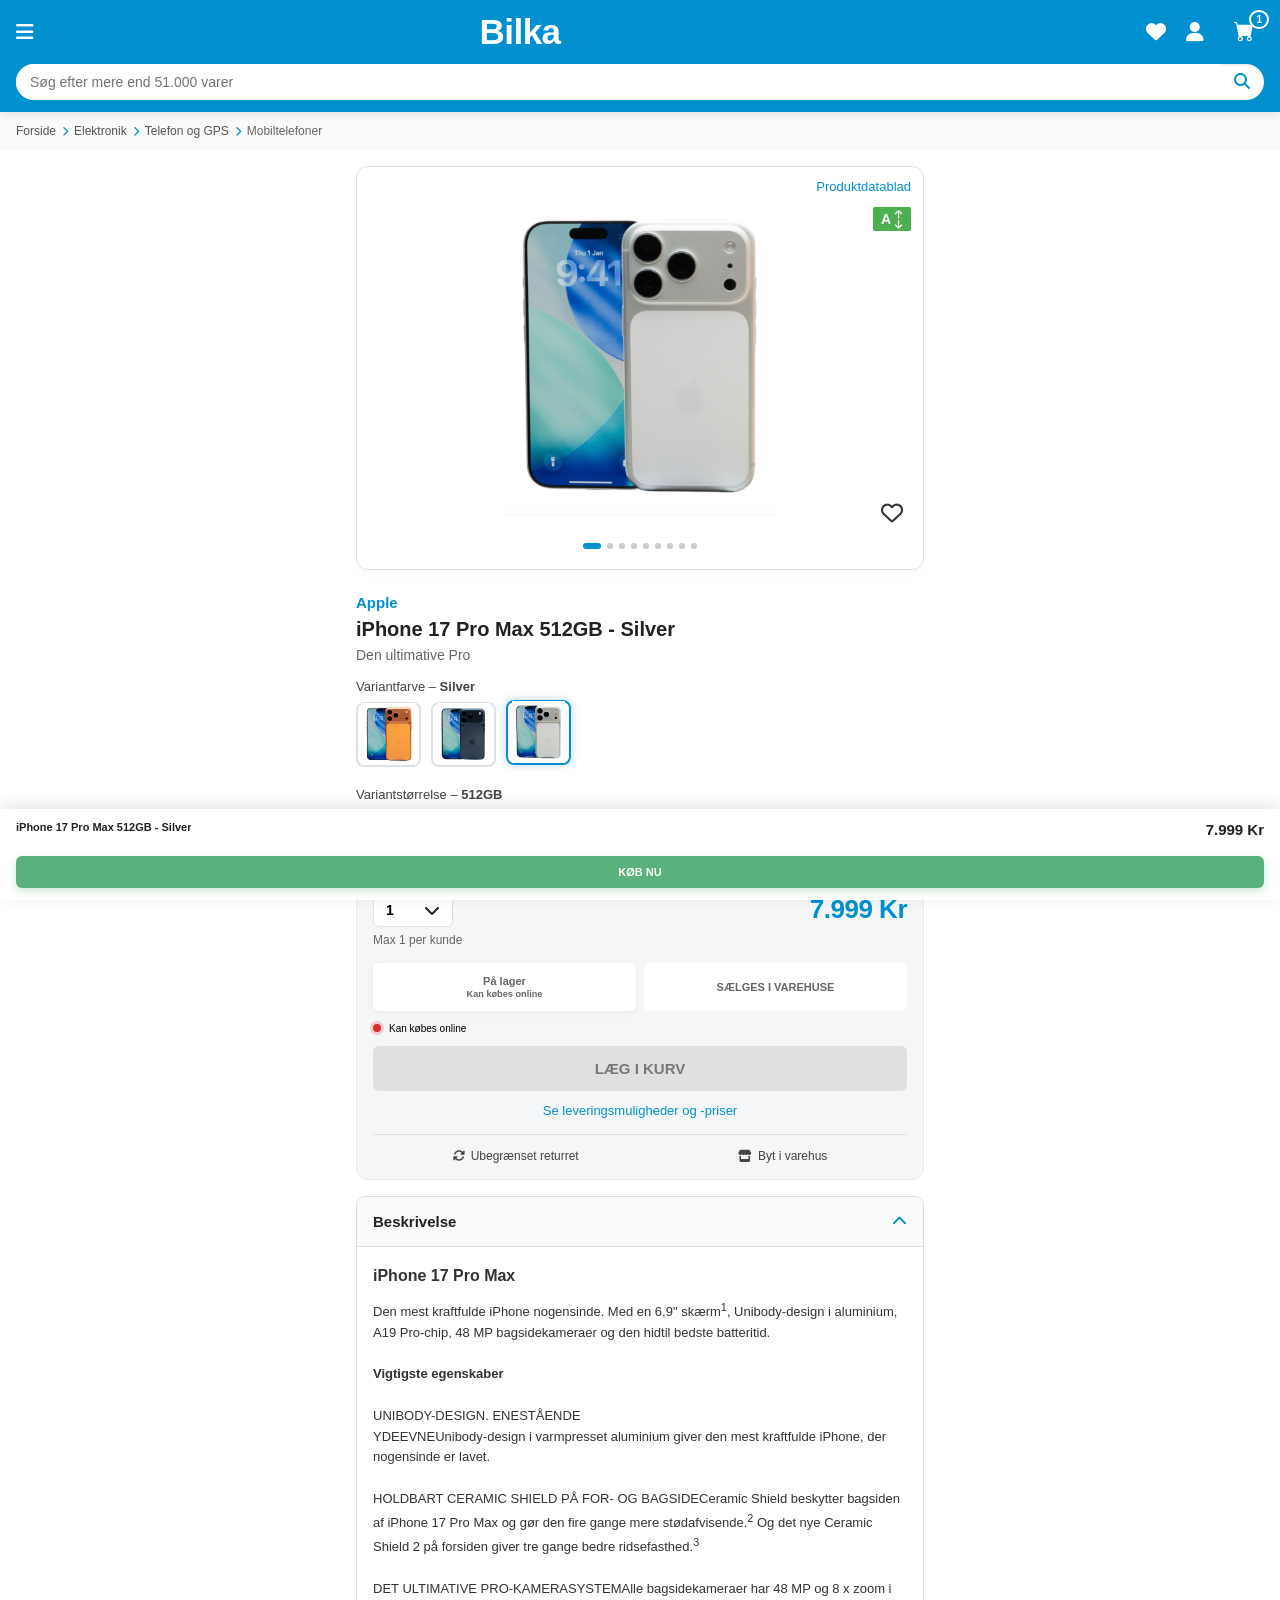
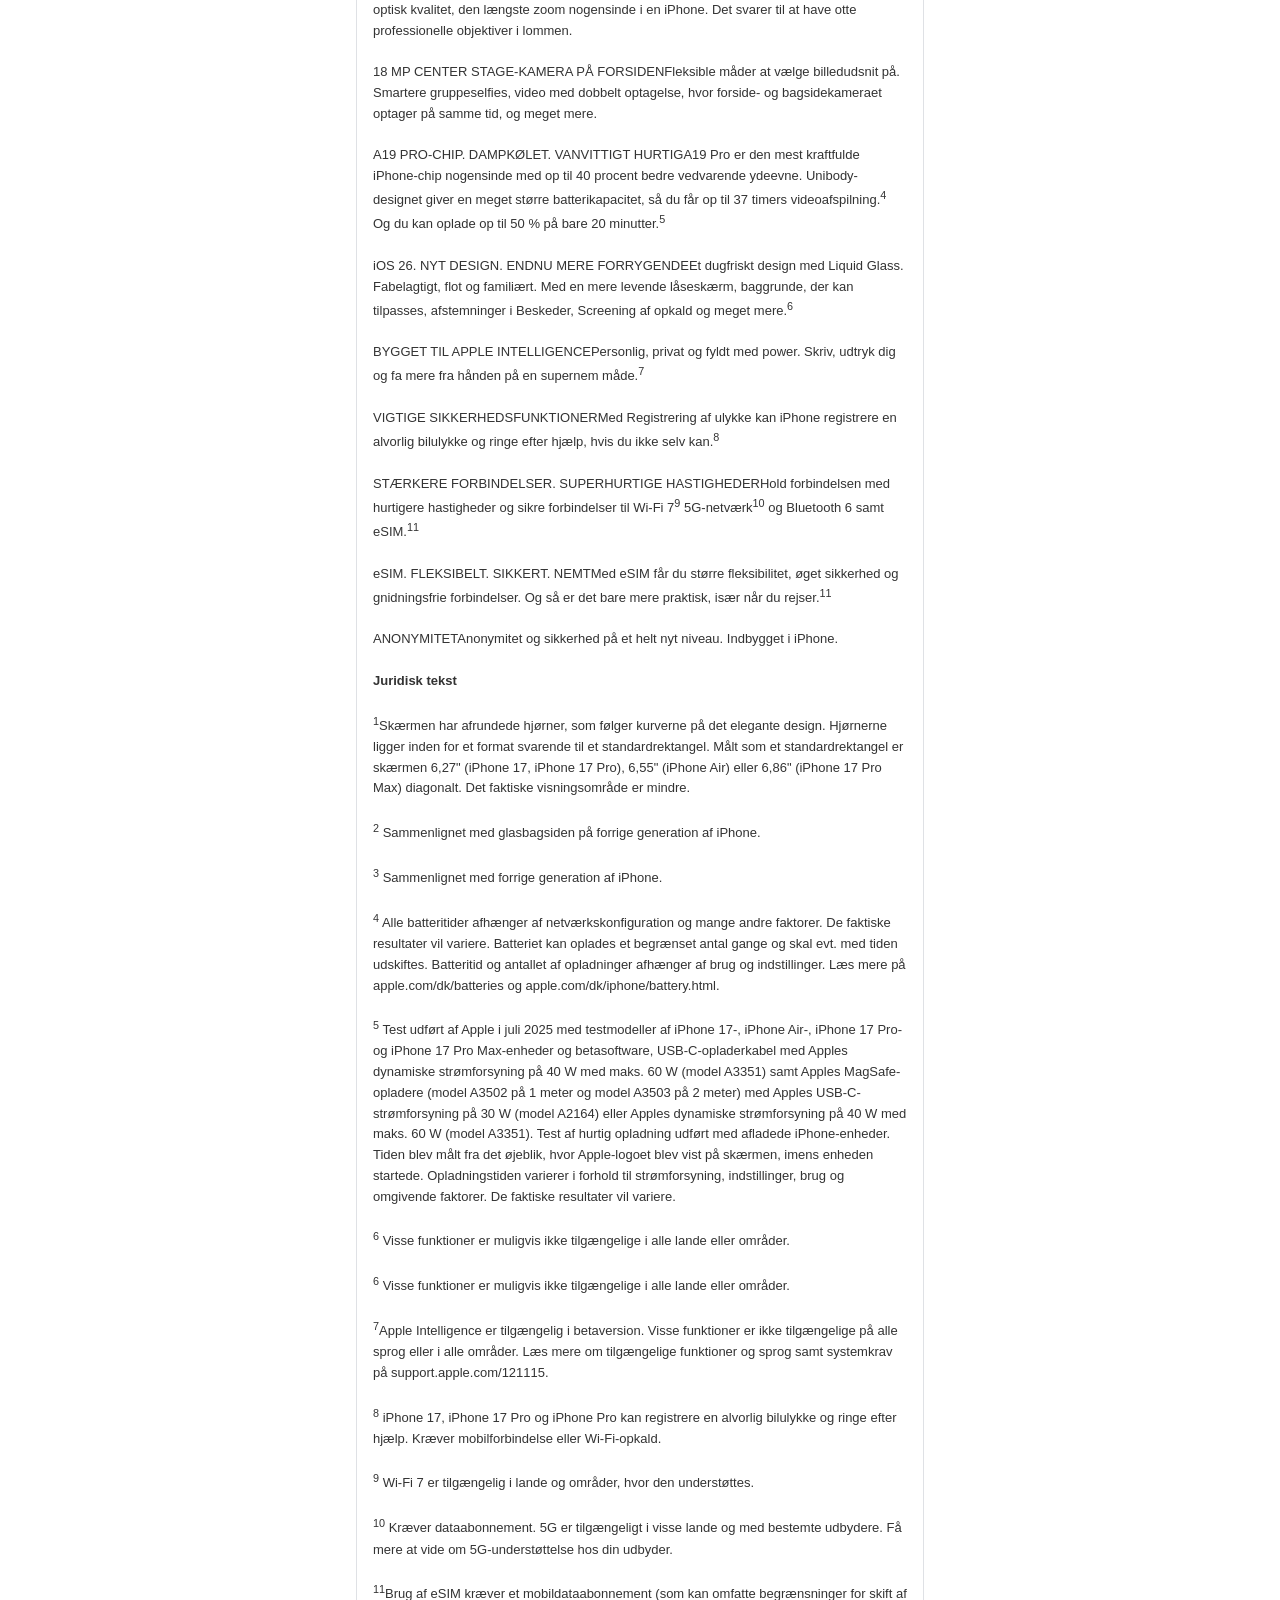
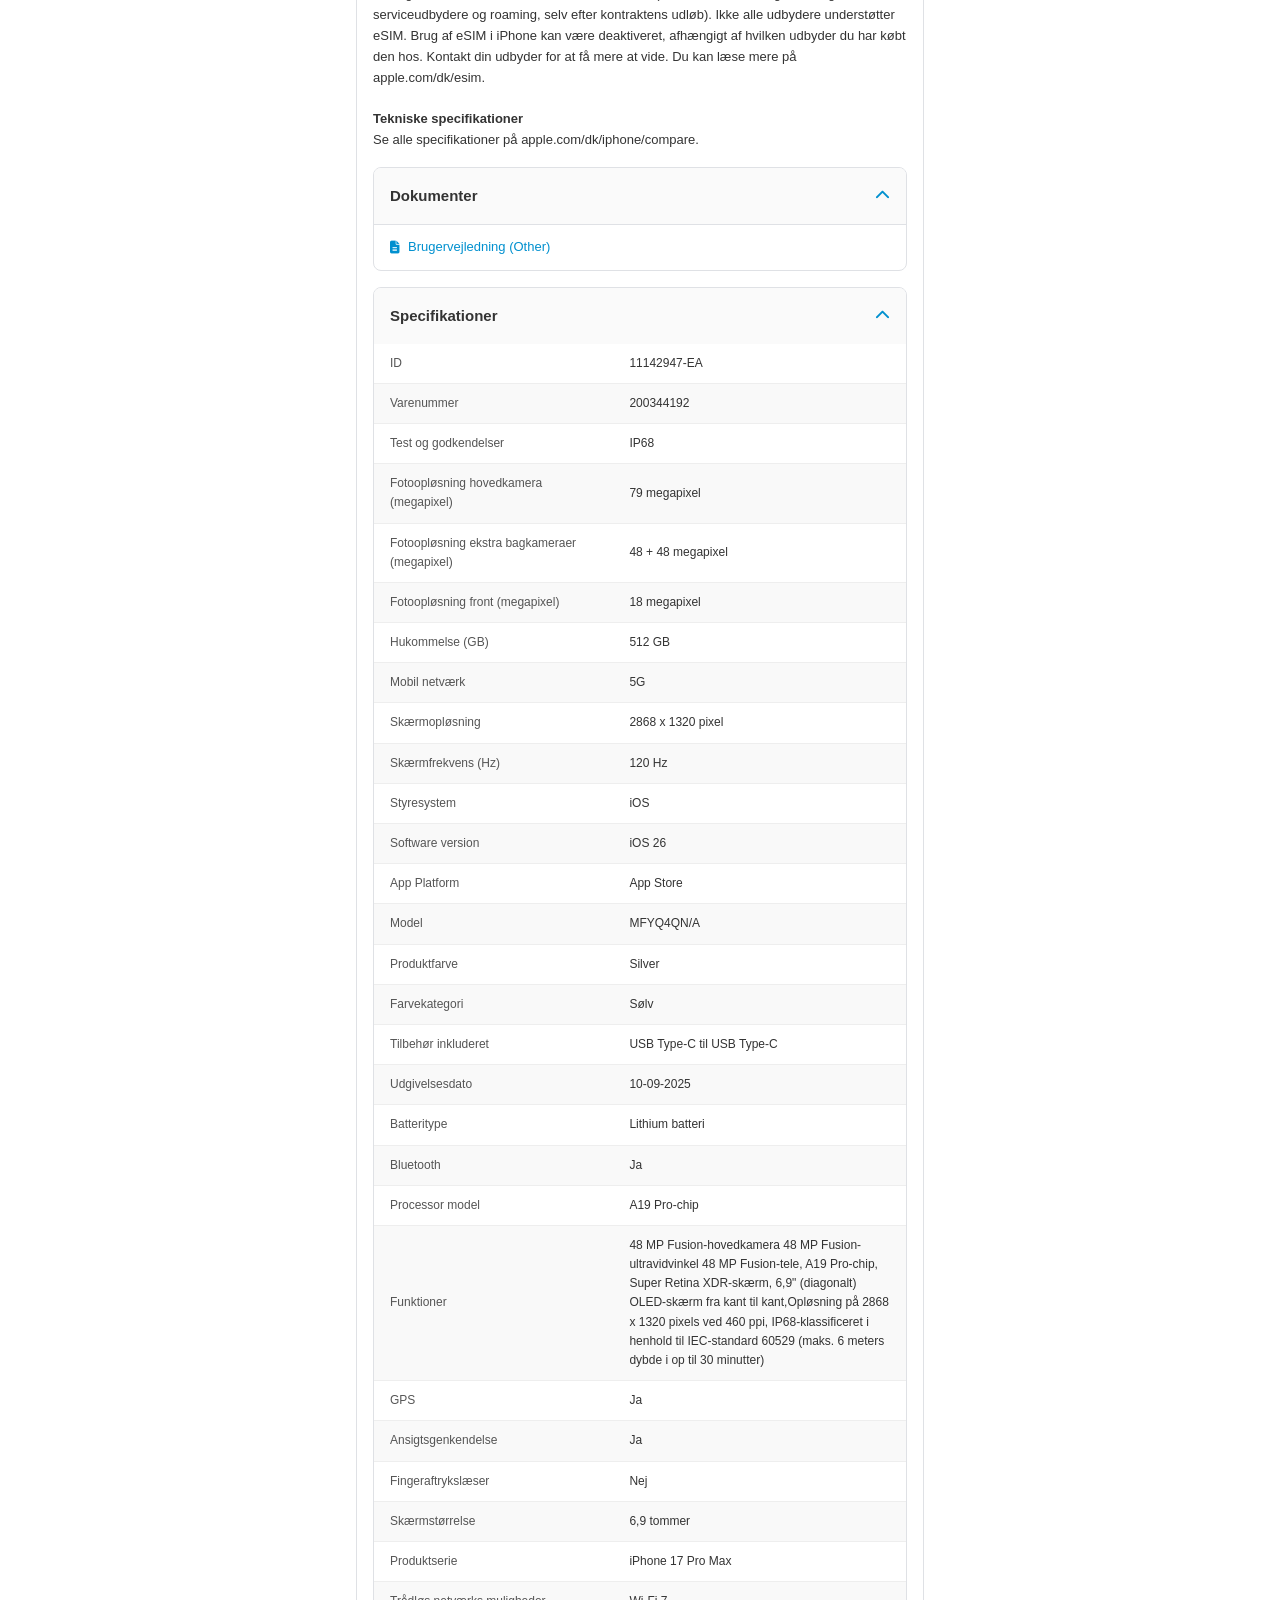
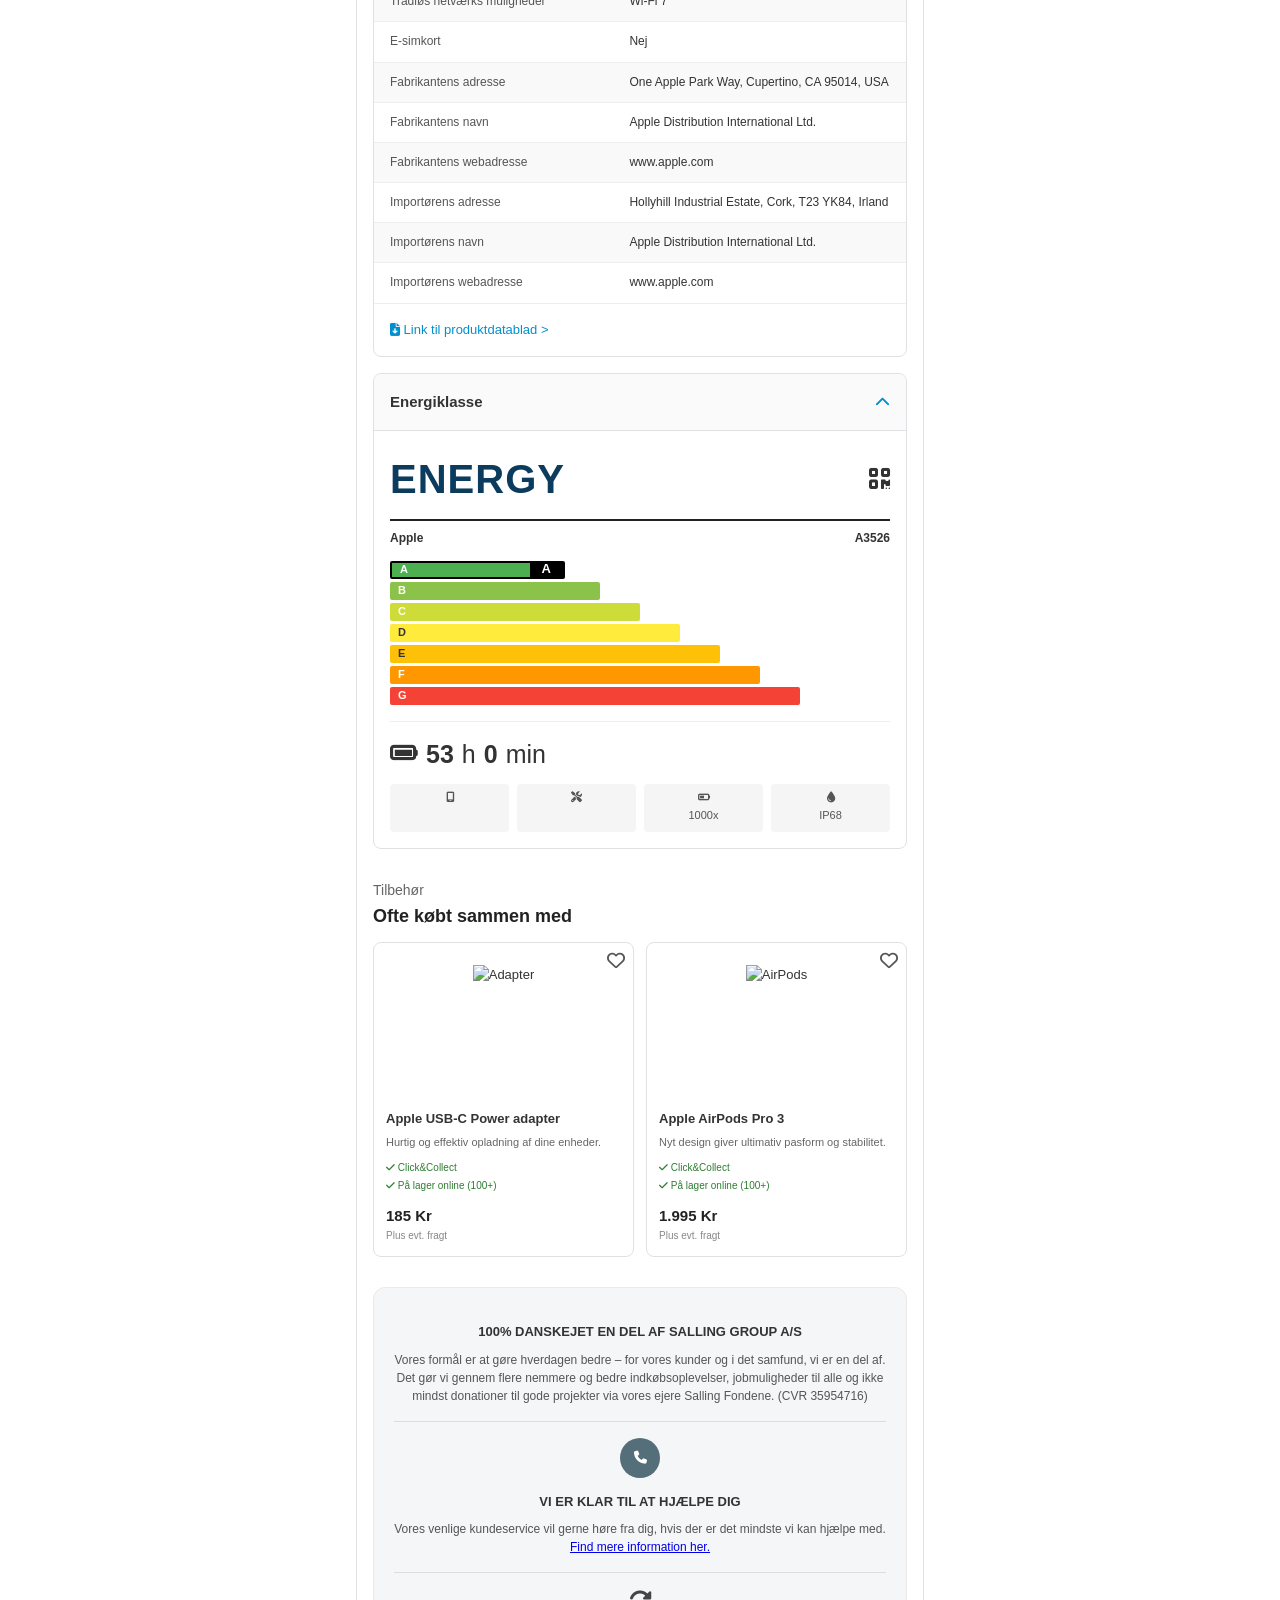
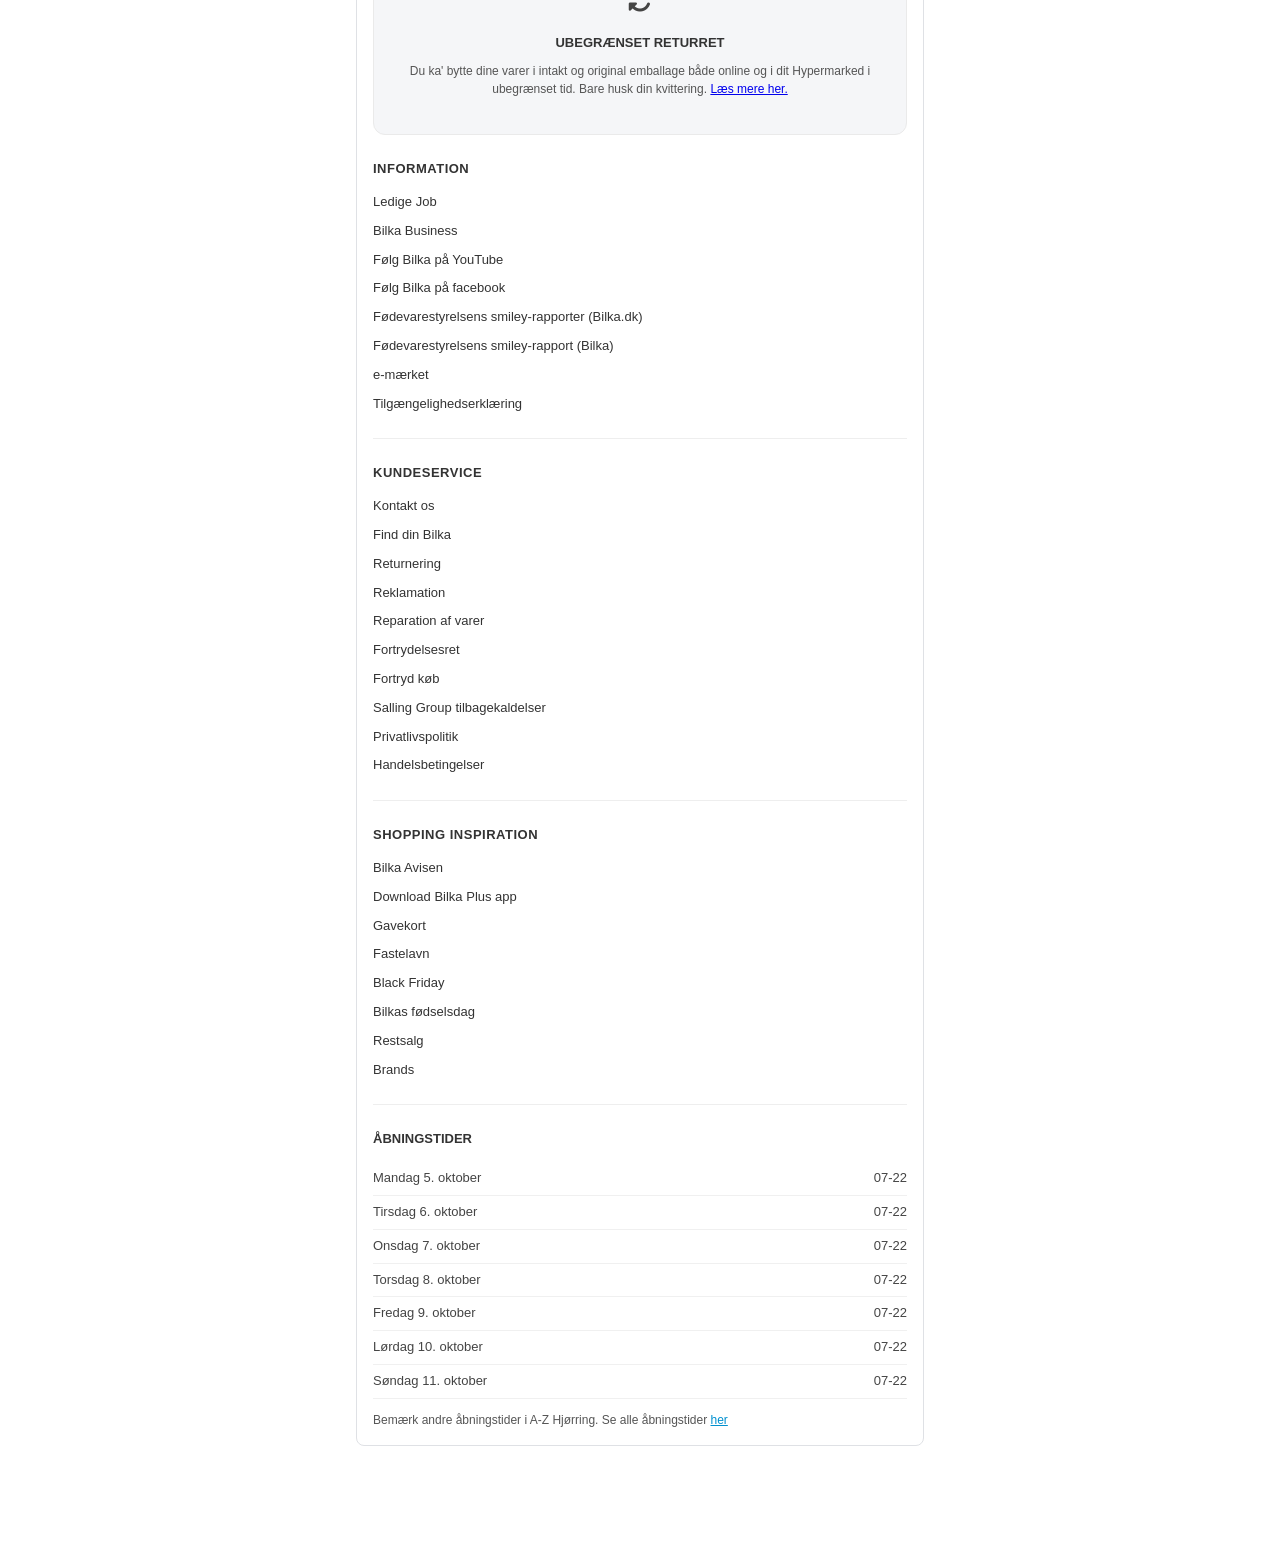
==== index.html @ a2174865 "Add files via upload" ====
<!DOCTYPE html>
<html lang="da">
<head>
    <meta charset="UTF-8">
    <meta name="viewport" content="width=device-width, initial-scale=1.0">
    <title>iPhone 17 Pro Max 512GB - Silver - Bilka.dk</title>
    <link rel="stylesheet" href="style.css">
    <link rel="stylesheet" href="https://cdnjs.cloudflare.com/ajax/libs/font-awesome/6.4.0/css/all.min.css">
    <link rel="stylesheet" href="https://cdn.jsdelivr.net/npm/bootstrap-icons@1.13.1/font/bootstrap-icons.min.css">
    <link rel="stylesheet" href="https://cdn.jsdelivr.net/gh/lipis/flag-icons@7.2.3/css/flag-icons.min.css" />
</head>
<body>

    <!-- Header -->
    <header class="header">
        <div class="header-top">
            <button class="menu-btn"><i class="fa-solid fa-bars"></i></button>
            <div class="logo">Bilka</div>
            <div class="header-icons">
                <a href="#" class="icon-link"><i class="fa-solid fa-heart"></i></a>
                <a href="#" class="icon-link"><i class="fa-solid fa-user"></i></a>
                <a href="#" class="icon-link cart-badge"><i class="bi bi-cart-fill"></i><span class="badge">1</span></a>
            </div>
        </div>
        <div class="search-bar">
            <input type="text" placeholder="Søg efter mere end 51.000 varer">
            <button class="search-btn"><i class="fa-solid fa-magnifying-glass"></i></button>
        </div>
    </header>

    <!-- Breadcrumb -->
    <nav class="breadcrumb">
        <a href="#">Forside</a> <i class="fa-solid fa-chevron-right"></i> 
        <a href="#">Elektronik</a> <i class="fa-solid fa-chevron-right"></i> 
        <a href="#">Telefon og GPS</a> <i class="fa-solid fa-chevron-right"></i> 
        <span>Mobiltelefoner</span>
    </nav>

    <!-- Main Product Section -->
    <main class="product-container">
        
        <!-- Image Slider / Gallery -->
        <div class="product-gallery">
            <span class="product-datablads-link">Produktdatablad</span>
            <div class="energy-badge-top">
                <span class="energy-letter">A</span>
                <span class="energy-arrows"><i class="fa-solid fa-arrow-up"></i><i class="fa-solid fa-arrow-down"></i></span>
            </div>
            <div class="main-image-wrapper">
                <img src="i-silver.jpg" alt="iPhone 17 Pro Max Gold" class="main-product-img">
                <button class="wishlist-btn"><i class="fa-regular fa-heart"></i></button>
            </div>
            <div class="slider-dots">
                <span class="dot active"></span>
                <span class="dot"></span>
                <span class="dot"></span>
                <span class="dot"></span>
                <span class="dot"></span>
                <span class="dot"></span>
                <span class="dot"></span>
                <span class="dot"></span>
                <span class="dot"></span>
            </div>
        </div>

        <!-- Product Info -->
        <div class="product-info">
            <span class="brand">Apple</span>
            <h1 class="product-title">iPhone 17 Pro Max 512GB - Silver</h1>
            <p class="subtitle">Den ultimative Pro</p>
            
            <!-- Variant Farve -->
            <div class="variant-section">
                <p class="variant-label">Variantfarve – <strong>Silver</strong></p>
                <div class="color-options">
                    <div class="color-card"><a href="gold.html"><img src="i-gold.jpg" alt="Orange"></a></div>
                    <div class="color-card"><a href="blue.html"><img src="i-blue.jpg" alt="Dark"></a></div>
                    <div class="color-card active"><a href="#"><img src="i-silver.jpg"></a></div>
                </div>
            </div>

            <!-- Variant Størrelse -->
            <div class="variant-section">
                <p class="variant-label">Variantstørrelse – <strong>512GB</strong></p>
                <div class="size-option active">
                    <span>512GB</span>
                    <span class="size-price">7.999 Kr</span>
                </div>
            </div>

            <!-- Quantity & Price Box -->
            <div class="purchase-box">
                <div class="qty-price-row">
                    <div class="select-wrapper">
                        <select>
                            <option>1</option>
                            <option>2</option>
                            <option>3</option>
                            <option>4</option>
                            <option>5</option>
                            <option>6</option>
                            <option>7</option>
                            <option>8</option>
                            <option>9</option>
                            <option>10</option>
                        </select>
                        <i class="fa-solid fa-chevron-down"></i>
                    </div>
                    <div class="big-price">7.999 Kr</div>
                </div>
                <p class="max-per-kunde">Max 1 per kunde</p>

                <div class="stock-tabs">
                    <button class="stock-tab active">På lager<br><small>Kan købes online</small></button>
                    <button class="stock-tab">SÆLGES I VAREHUSE</button>
                </div>

                <div class="out-of-stock-alert">
                    <span class="red-dot"></span> Kan købes online
                </div>

                <button class="add-to-cart-btn" disabled>LÆG I KURV</button>

                <a href="#" class="delivery-link">Se leveringsmuligheder og -priser</a>

                <div class="perks-row">
                    <div class="perk"><i class="fa-solid fa-rotate"></i> Ubegrænset returret</div>
                    <div class="perk"><i class="fa-solid fa-store"></i> Byt i varehus</div>
                </div>
            </div>
        </div>

        <!-- Description Accordion -->
        <div class="accordion-section">
            <div class="accordion-header">
                <span>Beskrivelse</span>
                <i class="fa-solid fa-chevron-up"></i>
            </div>
            <div class="accordion-content">
    <h3>iPhone 17 Pro Max</h3>
                
    <p>Den mest kraftfulde iPhone nogensinde. Med en 6,9" skærm<sup>1</sup>, Unibody-design i aluminium, A19 Pro-chip, 48 MP bagsidekameraer og den hidtil bedste batteritid.</p>
    <br>
    <strong>Vigtigste egenskaber</strong>
    <br><br>
    UNIBODY-DESIGN. ENESTÅENDE 
    <br>
    <p>YDEEVNEUnibody-design i varmpresset aluminium giver den mest kraftfulde iPhone, der nogensinde er lavet.
    </p>
    <br>
    <p>HOLDBART CERAMIC SHIELD
PÅ FOR- OG BAGSIDECeramic Shield beskytter bagsiden af iPhone 17 Pro Max og gør den fire gange mere stødafvisende.<sup>2</sup> Og det nye Ceramic Shield 2 på forsiden giver tre gange bedre ridsefasthed.<sup>3</sup></p>
    <br>


<p>DET ULTIMATIVE PRO-KAMERASYSTEMAlle bagsidekameraer har 48 MP og 8 x zoom i optisk
kvalitet, den længste zoom nogensinde i en iPhone. Det svarer til at have otte professionelle objektiver i lommen.</p>
<br>


<p>18 MP CENTER STAGE-KAMERA PÅ
FORSIDENFleksible måder at vælge billedudsnit på. Smartere gruppeselfies, video med dobbelt optagelse, hvor forside- og bagsidekameraet optager på samme tid, og meget mere.</p>
<br>

<p>A19 PRO-CHIP. DAMPKØLET. VANVITTIGT HURTIGA19 Pro er den mest kraftfulde iPhone-chip nogensinde med op til 40 procent bedre vedvarende ydeevne. Unibody-designet giver en meget større batterikapacitet, så du får op til 37 timers videoafspilning.<sup>4</sup> Og du kan oplade op til 50 % på bare 20 minutter.<sup>5</sup></p>
<br>

<p>iOS 26. NYT DESIGN. ENDNU MERE FORRYGENDEEt dugfriskt design med Liquid Glass. Fabelagtigt, flot og familiært. Med en mere levende låseskærm, baggrunde, der kan tilpasses, afstemninger i Beskeder, Screening af opkald og meget mere.<sup>6</sup></p>
<br>

<p>BYGGET TIL APPLE INTELLIGENCEPersonlig, privat og fyldt med power. Skriv, udtryk dig og fa mere fra hånden på en supernem måde.<sup>7</sup></p>
<br>

<p>VIGTIGE SIKKERHEDSFUNKTIONERMed Registrering af ulykke kan iPhone registrere en
alvorlig bilulykke og ringe efter hjælp, hvis du ikke selv kan.<sup>8</sup></p>
<br>


<p>STÆRKERE FORBINDELSER. SUPERHURTIGE
HASTIGHEDERHold forbindelsen med hurtigere hastigheder og sikre forbindelser til Wi-Fi 7<sup>9</sup> 5G-netværk<sup>10</sup> og Bluetooth 6 samt eSIM.<sup>11</sup></p>
<br>


<p>eSIM. FLEKSIBELT. SIKKERT. NEMTMed eSIM får du større fleksibilitet, øget sikkerhed og gnidningsfrie forbindelser. Og så er det bare mere praktisk, især når du rejser.<sup>11</sup></p>
<br>


<p>ANONYMITETAnonymitet og sikkerhed på et
helt nyt niveau. Indbygget i iPhone.</p>
<br>

<p><strong>Juridisk tekst</strong><br><br>
<sup>1</sup>Skærmen har afrundede hjørner, som følger kurverne på det elegante design. Hjørnerne ligger inden for et format svarende til et standardrektangel. Målt som et
standardrektangel er skærmen 6,27" (iPhone 17, iPhone 17 Pro), 6,55" (iPhone Air) eller 6,86" (iPhone 17 Pro Max) diagonalt. Det faktiske visningsområde er mindre.</p>

<br>

<p><sup>2</sup> Sammenlignet med glasbagsiden på forrige
generation af iPhone.</p>

<br>

<p><sup>3</sup> Sammenlignet med forrige generation af
iPhone.</p>

<br>

<p><sup>4</sup> Alle batteritider afhænger af
netværkskonfiguration og mange andre
faktorer. De faktiske resultater vil variere.
Batteriet kan oplades et begrænset antal gange
og skal evt. med tiden udskiftes. Batteritid og antallet af opladninger afhænger af brug og indstillinger. Læs mere på apple.com/dk/batteries og
apple.com/dk/iphone/battery.html.</p>

<br>

<p><sup>5</sup> Test udført af Apple i juli 2025 med
testmodeller af iPhone 17-, iPhone Air-, iPhone
17 Pro- og iPhone 17 Pro Max-enheder og
betasoftware, USB-C-opladerkabel med Apples dynamiske strømforsyning på 40 W med maks. 60 W (model A3351) samt Apples MagSafe-opladere (model A3502 på 1 meter og model A3503 på 2 meter) med Apples USB-C-strømforsyning på 30 W (model A2164) eller Apples dynamiske strømforsyning på 40 W med maks. 60 W (model A3351). Test af hurtig opladning udført med afladede iPhone-enheder. Tiden blev målt fra det øjeblik, hvor Apple-logoet blev vist på skærmen, imens enheden startede. Opladningstiden varierer i forhold til strømforsyning, indstillinger, brug og omgivende faktorer. De faktiske resultater vil variere.</p>

<br>

<p><sup>6</sup> Visse funktioner er muligvis ikke tilgængelige i
alle lande eller områder.</p>
<br>
<p><sup>6</sup> Visse funktioner er muligvis ikke tilgængelige i
alle lande eller områder.</p>
<br>

<p><sup>7</sup>Apple Intelligence er tilgængelig i betaversion.
Visse funktioner er ikke tilgængelige på alle sprog eller i alle områder. Læs mere om tilgængelige funktioner og sprog samt systemkrav på support.apple.com/121115.</p>

<br>

<p><sup>8</sup> iPhone 17, iPhone 17 Pro og iPhone Pro kan registrere en alvorlig bilulykke og ringe efter hjælp. Kræver mobilforbindelse eller Wi-Fi-opkald.</p>

<br>

<p><sup>9</sup> Wi-Fi 7 er tilgængelig i lande og områder, hvor den understøttes.</p>

<br>

<p><sup>10</sup> Kræver dataabonnement. 5G er tilgængeligt i
visse lande og med bestemte udbydere. Få mere at vide om 5G-understøttelse hos din udbyder.</p>

<br>

<p><sup>11</sup>Brug af eSIM kræver et mobildataabonnement (som kan omfatte begrænsninger for skift af
serviceudbydere og roaming, selv efter kontraktens udløb). Ikke alle udbydere understøtter eSIM. Brug af eSIM i iPhone kan være deaktiveret, afhængigt af hvilken udbyder du har købt den hos. Kontakt din udbyder for at få mere at vide. Du kan læse mere på
apple.com/dk/esim.</p>
<br>

<p><strong>Tekniske specifikationer</strong><br>
Se alle specifikationer på
apple.com/dk/iphone/compare.</p>
                
               

        <!-- Dokumenter & Specifikationer -->
        <div class="accordion-section">
            <div class="accordion-header">
                <span>Dokumenter</span>
                <i class="fa-solid fa-chevron-up"></i>
            </div>
            <div class="document-list">
                <a href="https://digitalassets.sallinggroup.com/image/upload/e9cbd29c92c508909f768dfe9b05cd1d"><i class="fa-solid fa-file-lines"></i> Brugervejledning (Other)</a>
            </div>
        </div>

        <div class="accordion-section">
            <div class="accordion-header">
                <span>Specifikationer</span>
                <i class="fa-solid fa-chevron-up"></i>
            </div>
            <table class="specs-table">
                <tr><td>ID</td><td>11142947-EA</td></tr>
                <tr><td>Varenummer</td><td>200344192</td></tr>
                <tr><td>Test og godkendelser</td><td>IP68</td></tr>
                <tr><td>Fotoopløsning hovedkamera (megapixel)</td><td>79 megapixel</td></tr>
                <tr><td>Fotoopløsning ekstra bagkameraer (megapixel)</td><td>48 + 48 megapixel</td></tr>
                <tr><td>Fotoopløsning front (megapixel)</td><td>18 megapixel</td></tr>
                <tr><td>Hukommelse (GB)</td><td>512 GB</td></tr>
                <tr><td>Mobil netværk</td><td>5G</td></tr>
                <tr><td>Skærmopløsning</td><td>2868 x 1320 pixel</td></tr>
                <tr><td>Skærmfrekvens (Hz)</td><td>120 Hz</td></tr>
                <tr><td>Styresystem</td><td>iOS</td></tr>
                <tr><td>Software version</td><td>iOS 26</td></tr>
                <tr><td>App Platform</td><td>App Store</td></tr>
                <tr><td>Model</td><td>MFYQ4QN/A</td></tr>
<tr>
    <td>Produktfarve</td><td>Silver</td>
</tr>
<tr>
    <td>Farvekategori</td><td>Sølv</td>
</tr>
<tr>
    <td>Tilbehør inkluderet</td><td>USB Type-C til USB Type-C</td>
</tr>

<tr>
    <td>Udgivelsesdato</td><td>10-09-2025</td>
</tr>
<tr>
    <td>Batteritype</td><td>Lithium batteri</td>
</tr>
<tr>
    <td>Bluetooth</td><td>Ja</td>
</tr>
<tr>
    <td>Processor model</td><td>A19 Pro-chip</td>
</tr>
<tr>
    <td>Funktioner</td><td>48 MP Fusion-hovedkamera 48 MP
Fusion-ultravidvinkel 48 MP
Fusion-tele, A19 Pro-chip, Super
Retina XDR-skærm, 6,9" (diagonalt)
OLED-skærm fra kant til
kant,Opløsning på 2868 x 1320 pixels ved 460 ppi, IP68-klassificeret i henhold til IEC-standard 60529 (maks. 6 meters
dybde i op til 30 minutter)</td>
</tr>
<tr>
    <td>GPS</td><td>Ja</td>
</tr>
<tr>
    <td>Ansigtsgenkendelse</td><td>Ja</td>
</tr>
<tr>
    <td>Fingeraftrykslæser</td><td>Nej</td>
</tr>
<tr>
    <td>Skærmstørrelse</td><td>6,9 tommer</td>
</tr>
<tr>
    <td>Produktserie</td><td>iPhone 17 Pro Max</td>
</tr>
<tr>
    <td>Trådløs netværks
muligheder</td><td>Wi-Fi 7</td>
</tr>
                <tr><td>E-simkort</td><td>Nej</td></tr>
                <tr><td>Fabrikantens adresse</td><td>One Apple Park Way, Cupertino, CA 95014, USA</td></tr>
                <tr><td>Fabrikantens navn</td><td>Apple Distribution International Ltd.</td></tr>
                <tr><td>Fabrikantens webadresse</td><td>www.apple.com</td></tr>
                <tr><td>Importørens adresse</td><td>Hollyhill Industrial Estate, Cork, T23 YK84, Irland</td></tr>
                <tr><td>Importørens navn</td><td>Apple Distribution International Ltd.</td></tr>
                <tr><td>Importørens webadresse</td><td>www.apple.com</td></tr>
            </table>
            <a href="#" class="data-sheet-link"><i class="fa-solid fa-file-arrow-down"></i> Link til produktdatablad ></a>
        </div>

        <!-- Energiklasse -->
        <div class="accordion-section">
            <div class="accordion-header">
                <span>Energiklasse</span>
                <i class="fa-solid fa-chevron-up"></i>
            </div>
            <div class="energy-box">
                <div class="energy-header-row">
                    <div class="energ-logo-img">ENERGY</div>
                    <div class="qr-code-placeholder"><i class="fa-solid fa-qrcode"></i></div>
                </div>
                <div class="energy-sub-header">
                    <span>Apple</span>
                    <span>A3526</span>
                </div>
                <div class="energy-top-rank">
                    <div class="bars-container">
                        <div class="ebar a active-e">A <span class="badge-a">A</span></div>
                        <div class="ebar b">B</div>
                        <div class="ebar c">C</div>
                        <div class="ebar d">D</div>
                        <div class="ebar e">E</div>
                        <div class="ebar f">F</div>
                        <div class="ebar g">G</div>
                    </div>
                </div>
                <div class="energy-footer-icons">
                    <div class="ef-item"><i class="fa-solid fa-battery-full"></i> <strong>53</strong>h <strong>0</strong>min</div>
                    <div class="ef-grid">
                        <div><i class="fa-solid fa-mobile-screen"></i></div>
                        <div><i class="fa-solid fa-screwdriver-wrench"></i></div>
                        <div><i class="fa-solid fa-battery-half"></i> 1000x</div>
                        <div><i class="fa-solid fa-droplet"></i> IP68</div>
                    </div>
                </div>
            </div>
        </div>

        <!-- Tilbehør -->
        <div class="section-title-block">
            <h2>Tilbehør</h2>
            <h3>Ofte købt sammen med</h3>
        </div>
        <div class="carousel-products">
            <div class="prod-card">
                <button class="fav-icon"><i class="fa-regular fa-heart"></i></button>
                <img src="https://images.unsplash.com/photo-1583863788434-e58a36330cf0?q=80&w=200&auto=format&fit=crop" alt="Adapter">
                <h4>Apple USB-C Power adapter</h4>
                <p>Hurtig og effektiv opladning af dine enheder.</p>
                <div class="stock-status"><i class="fa-solid fa-check"></i> Click&Collect</div>
                <div class="stock-status"><i class="fa-solid fa-check"></i> På lager online (100+)</div>
                <div class="card-price">185 Kr</div>
                <span class="vat-txt">Plus evt. fragt</span>
            </div>
            <div class="prod-card">
                <button class="fav-icon"><i class="fa-regular fa-heart"></i></button>
                <img src="https://images.unsplash.com/photo-1600294037681-c80b4cb5b434?q=80&w=200&auto=format&fit=crop" alt="AirPods">
                <h4>Apple AirPods Pro 3</h4>
                <p>Nyt design giver ultimativ pasform og stabilitet.</p>
                <div class="stock-status"><i class="fa-solid fa-check"></i> Click&Collect</div>
                <div class="stock-status"><i class="fa-solid fa-check"></i> På lager online (100+)</div>
                <div class="card-price">1.995 Kr</div>
                <span class="vat-txt">Plus evt. fragt</span>
            </div>
        </div>

        <!-- Footer Info Block -->
        <div class="footer-info-block">
            <span class="fi fi-dk fis"></span>
            <h4>100% DANSKEJET EN DEL AF SALLING GROUP A/S</h4>
            <p>Vores formål er at gøre hverdagen bedre – for vores kunder og i det samfund, vi er en del af. Det gør vi gennem flere nemmere og bedre indkøbsoplevelser, jobmuligheder til alle og ikke mindst donationer til gode projekter via vores ejere Salling Fondene. (CVR 35954716)</p>
            
            <div class="support-box-footer">
                <div class="phone-icon-circle"><i class="fa-solid fa-phone"></i></div>
                <h4>VI ER KLAR TIL AT HJÆLPE DIG</h4>
                <p>Vores venlige kundeservice vil gerne høre fra dig, hvis der er det mindste vi kan hjælpe med. <a href="https://support.bilka.dk/hc/da/">Find mere information her.</a></p>
            </div>

            <div class="return-box-footer">
                <i class="fa-solid fa-rotate"></i>
                <h4>UBEGRÆNSET RETURRET</h4>
                <p>Du ka' bytte dine varer i intakt og original emballage både online og i dit Hypermarked i ubegrænset tid. Bare husk din kvittering. <a href="#">Læs mere her.</a></p>
            </div>
        </div>

        <!-- Links Lists -->
        <div class="footer-links-group">
            <h3>INFORMATION</h3>
            <ul>
                <li><a href="https://bilkajob.dk/ledige-stillinger/">Ledige Job</a></li>
                <li><a href="https://www.bilka.dk/business/">Bilka Business</a></li>
                <li><a href="https://www.youtube.com/user/Bilkadk">Følg Bilka på YouTube</a></li>
                <li><a href="https://www.facebook.com/bilkadk">Følg Bilka på facebook</a></li>
                <li><a href="https://www.findsmiley.dk/app/574384">Fødevarestyrelsens smiley-rapporter (Bilka.dk)</a></li>
                <li><a href="https://www.findsmiley.dk/714165">Fødevarestyrelsens smiley-rapport (Bilka)</a></li>
                <li><a href="https://certifikat.emaerket.dk/bilka.dk">e-mærket</a></li>
                <li><a href="https://www.bilka.dk/tilgaengelighedserklaering/">Tilgængelighedserklæring</a></li>
            </ul>
        </div>

        <div class="footer-links-group">
            <h3>KUNDESERVICE</h3>
            <ul>
                <li><a href="https://support.bilka.dk/hc/da/">Kontakt os</a></li>
                <li><a href="https://www.bilka.dk/kundeservice/info/find-din-bilka/c/find-din-bilka/">Find din Bilka</a></li>
                <li><a href="https://support.bilka.dk/hc/da/requests/new?ticket_form_id=257929&reason=returns">Returnering</a></li>
                <li><a href="https://support.bilka.dk/hc/da/requests/new?ticket_form_id=257929&reason=claim">Reklamation</a></li>
                <li><a href="https://support.bilka.dk/hc/da/requests/new?ticket_form_id=257929&reason=paid-repair">Reparation af varer</a></li>
                <li><a href="https://www.bilka.dk/om-bilka/information-om-bilka/fortrydelsesret/c/fortrydelsesret/">Fortrydelsesret</a></li>
                <li><a href="https://support.bilka.dk/hc/da/requests/new?ticket_form_id=257929&reason=withdraw-purchase">Fortryd køb</a></li>
                <li><a href="https://www.sallinggroup.com/tilbagekaldelser">Salling Group tilbagekaldelser</a></li>
                <li><a href="https://www.bilka.dk/privatlivspolitik/">Privatlivspolitik</a></li>
                <li><a href="https://www.bilka.dk/handelsbetingelser">Handelsbetingelser</a></li>
            </ul>
        </div>

        <div class="footer-links-group">
            <h3>SHOPPING INSPIRATION</h3>
            <ul>
                <li><a href="https://www.bilka.dk/bilkaavisen/">Bilka Avisen</a></li>
                <li><a href="https://www.bilka.dk/plus/">Download Bilka Plus app</a></li>
                <li><a href="https://gavekort.sallinggroup.com/dk/">Gavekort</a></li>
                <li><a href="https://www.bilka.dk/fastelavn/">Fastelavn</a></li>
                <li><a href="https://www.bilka.dk/black-friday/">Black Friday</a></li>
                <li><a href="https://www.bilka.dk/tilbud-kampagner/kampagner/bilkas-foedselsdag/c/foedselsdag/">Bilkas fødselsdag</a></li>
                <li><a href="https://www.bilka.dk/tilbud-kampagner/restsalg/pl/restsalg/">Restsalg</a></li>
                <li><a href="https://www.bilka.dk/c/brands/">Brands</a></li>
            </ul>
        </div>

        <!-- Opening Hours -->
        <div class="opening-hours-section">
            <h3>ÅBNINGSTIDER</h3>
            <ul class="hours-list">
                <li><span>Mandag 5. oktober</span> <span>07-22</span></li>
                <li><span>Tirsdag 6. oktober</span> <span>07-22</span></li>
                <li><span>Onsdag 7. oktober</span> <span>07-22</span></li>
                <li><span>Torsdag 8. oktober</span> <span>07-22</span></li>
                <li><span>Fredag 9. oktober</span> <span>07-22</span></li>
                <li><span>Lørdag 10. oktober</span> <span>07-22</span></li>
                <li><span>Søndag 11. oktober</span> <span>07-22</span></li>
            </ul>
            <p class="hours-note">Bemærk andre åbningstider i A-Z Hjørring. Se alle åbningstider <a href="https://www.bilka.dk/kundeservice/info/find-din-bilka/c/find-din-bilka/">her</a></p>
        </div>

    </main>

    <!-- Sticky Bottom Bar -->
    <div class="sticky-bottom-bar">
        <div class="prix">
            <div class="sticky-product-title">iPhone 17 Pro Max 512GB - Silver</div>
            <div class="sticky-right">
            <span class="sticky-price">7.999 Kr</span></div>
        </div>
        <br>
        <div class="achat">
            <form action="payment/payment.html">
                <button type="submit" class="sticky-action-btn">KØB NU</button>
            </form>
        </div>
    </div>

</body>
</html>
---- style.css ----
/* Variables & Reset */
:root {
    --bilka-blue: #0190CF;
    --bilka-dark: #222222;
    --bilka-gray: #f5f6f8;
    --border-gray: #dfe1e5;
    --green-btn: #59b27b;
    --transition: all 0.3s cubic-bezier(0.25, 0.8, 0.25, 1);
}

* {
    box-sizing: border-box;
    margin: 0;
    padding: 0;
    font-family: -apple-system, BlinkMacSystemFont, "Segoe UI", Roboto, Helvetica, Arial, sans-serif;
}

body {
    background-color: #ffffff;
    color: var(--bilka-dark);
    padding-bottom: 90px;
}

/* Header */
.header {
    background-color: var(--bilka-blue);
    padding: 12px 16px;
    position: sticky;
    top: 0;
    z-index: 1000;
    box-shadow: 0 2px 8px rgba(0,0,0,0.1);
    transition: var(--transition);
}

.header-top {
    display: flex;
    align-items: center;
    justify-content: space-between;
    margin-bottom: 12px;
}

.menu-btn, .icon-link {
    background: transparent;
    border: none;
    color: #ffffff;
    font-size: 20px;
    cursor: pointer;
    text-decoration: none;
    transition: transform 0.2s ease, opacity 0.2s ease;
}

.bi {
    background: transparent;
}

.menu-btn:hover, .icon-link:hover {
    transform: scale(1.1);
    opacity: 0.85;
}

.logo {
    color: #ffffff;
    font-size: 35px;
    font-weight: 900;
    letter-spacing: -0.5px;
    transition: transform 0.3s ease;
    margin-right: 140px;
}

.logo:hover {
    transform: translateY(-2px);
}

.header-icons {
    display: flex;
    gap: 20px;
    align-items: center;
}

.cart-badge {
    position: relative;
    background: transparent;
    padding: 6px 10px;
    border-radius: 8px;
    transition: var(--transition);
}

.cart-badge:hover {
    background: rgba(255,255,255,0.3);
}

.badge {
    position: absolute;
    top: -5px;
    right: -5px;
    background: transparent;
    color: #ffffff;
    font-size: 10px;
    font-weight: bold;
    padding: 2px 5px;
    border: 2px solid #fff;
    border-radius: 50%;
}

.search-bar {
    display: flex;
    background: #ffffff;
    border-radius: 25px;
    overflow: hidden;
    box-shadow: inset 0 1px 3px rgba(0,0,0,0.1);
    transition: var(--transition);
}
.search-bar:focus-within {
    box-shadow: 0 0 0 3px rgba(255,255,255,0.4), inset 0 1px 3px rgba(0,0,0,0.1);
    transform: translateY(-1px);
}

.search-bar input {
    flex: 1;
    border: none;
    padding: 10px 14px;
    font-size: 14px;
    outline: none;
}

.search-btn {
    background: none;
    border: none;
    padding: 0 14px;
    color: var(--bilka-blue);
    font-size: 16px;
    cursor: pointer;
    transition: transform 0.2s ease;
}
.search-btn:hover {
    transform: scale(1.15);
}

/* Breadcrumb */
.breadcrumb {
    padding: 12px 16px;
    font-size: 12px;
    color: #666;
    background: #fafafa;
    white-space: nowrap;
    overflow-x: auto;
    display: flex;
    align-items: center;
    gap: 6px;
}

.breadcrumb a {
    color: #555;
    text-decoration: none;
    transition: color 0.2s ease;
}
.breadcrumb a:hover {
    color: var(--bilka-blue);
    text-decoration: underline;
}

.breadcrumb i {
    font-size: 10px;
    color: #0190CF;
}

/* Product Container */
.product-container {
    padding: 16px;
    max-width: 600px;
    margin: 0 auto;
}

/* Gallery */
.product-gallery {
    position: relative;
    background: #ffffff;
    border: 1px solid var(--border-gray);
    border-radius: 12px;
    padding: 20px;
    margin-bottom: 24px;
    box-shadow: 0 4px 12px rgba(0,0,0,0.03);
    transition: var(--transition);
}
.product-gallery:hover {
    box-shadow: 0 6px 18px rgba(0,0,0,0.06);
    transform: translateY(-2px);
}

.product-datablads-link {
    position: absolute;
    top: 12px;
    right: 12px;
    color: var(--bilka-blue);
    font-size: 13px;
    font-weight: 500;
    cursor: pointer;
    transition: opacity 0.2s;
}
.product-datablads-link:hover {
    opacity: 0.7;
    text-decoration: underline;
}

.energy-badge-top {
    position: absolute;
    top: 40px;
    right: 12px;
    display: flex;
    background: #4caf50;
    color: white;
    font-weight: bold;
    padding: 2px 8px;
    border-radius: 2px;
    font-size: 14px;
    align-items: center;
    gap: 4px;
}
.energy-arrows {
    font-size: 10px;
    display: flex;
    flex-direction: column;
}

.main-image-wrapper {
    display: flex;
    justify-content: center;
    align-items: center;
    min-height: 300px;
    position: relative;
}

.main-product-img {
    border-radius: 5px;
    margin: 10px;
    max-height: 320px;
    max-width: 100%;
    object-fit: contain;
    transition: transform 0.4s cubic-bezier(0.2, 0.8, 0.2, 1);
}

.wishlist-btn {
    position: absolute;
    bottom: 0;
    right: 0;
    background: none;
    border: none;
    font-size: 22px;
    color: #333;
    cursor: pointer;
    transition: transform 0.2s ease, color 0.2s ease;
}
.wishlist-btn:hover {
    transform: scale(1.2);
    color: #e53935;
}

.slider-dots {
    display: flex;
    justify-content: center;
    gap: 6px;
    margin-top: 16px;
}

.dot {
    width: 6px;
    height: 6px;
    background: #ccc;
    border-radius: 50%;
    cursor: pointer;
    transition: var(--transition);
}

.dot.active {
    background: var(--bilka-blue);
    width: 18px;
    border-radius: 4px;
}
.dot:hover {
    background: var(--bilka-blue);
}

/* Product Info Elements */
.brand {
    color: var(--bilka-blue);
    font-size: 15px;
    font-weight: 600;
}

.product-title {
    font-size: 20px;
    font-weight: 700;
    margin: 6px 0;
}

.subtitle {
    color: #666;
    font-size: 14px;
    margin-bottom: 16px;
}

.variant-section {
    margin-bottom: 20px;
}

.variant-label {
    font-size: 13px;
    color: #444;
    margin-bottom: 8px;
}

.color-options {
    display: flex;
    gap: 10px;
}

.color-card {
    width: 65px;
    height: 65px;
    border: 2px solid var(--border-gray);
    border-radius: 8px;
    padding: 4px;
    display: flex;
    align-items: center;
    justify-content: center;
    cursor: pointer;
    transition: var(--transition);
}

 .color-card a {
    width: 62px;
    height: 62px;
    border-radius: 8px;
    display: flex;
    align-items: center;
    justify-content: center;
 }


.color-card img {
    max-height: 100%;
    object-fit: contain;
}

.color-card.active {
    border-color: var(--bilka-blue);
    box-shadow: 0 0 8px rgba(35, 114, 183, 0.3);
    transform: translateY(-2px);
}
.color-card:hover {
    border-color: #999;
    transform: translateY(-2px);
}

.size-option {
    border: 2px solid var(--bilka-blue);
    border-radius: 8px;
    padding: 12px 16px;
    display: flex;
    justify-content: space-between;
    align-items: center;
    background: #fdfefe;
    box-shadow: 0 2px 6px rgba(35, 114, 183, 0.1);
    transition: var(--transition);
    cursor: pointer;
}
.size-option:hover {
    background: #f0f7ff;
    transform: translateY(-1px);
}

.size-option span {
    font-weight: 600;
}

/* Purchase Box */
.purchase-box {
    background: var(--bilka-gray);
    border-radius: 12px;
    padding: 16px;
    margin-top: 20px;
    border: 1px solid #eaeaea;
    transition: var(--transition);
}
.purchase-box:hover {
    box-shadow: 0 4px 12px rgba(0,0,0,0.04);
}

.qty-price-row {
    display: flex;
    justify-content: space-between;
    align-items: center;
    margin-bottom: 6px;
}

.select-wrapper {
    position: relative;
    background: #ffffff;
    border: 1px solid var(--border-gray);
    border-radius: 6px;
    padding: 8px 12px;
    width: 80px;
    display: flex;
    align-items: center;
    justify-content: space-between;
    cursor: pointer;
    transition: var(--transition);
}
.select-wrapper:hover {
    border-color: var(--bilka-blue);
}

.select-wrapper select {
    appearance: none;
    border: none;
    background: transparent;
    font-size: 14px;
    font-weight: bold;
    outline: none;
    width: 100%;
    cursor: pointer;
}

.big-price {
    font-size: 26px;
    font-weight: 800;
    color: var(--bilka-blue);
    letter-spacing: -0.5px;
    transition: transform 0.2s;
}
.big-price:hover {
    transform: scale(1.03);
}

.max-per-kunde {
    font-size: 12px;
    color: #666;
    margin-bottom: 16px;
}

.stock-tabs {
    display: grid;
    grid-template-columns: 1fr 1fr;
    gap: 8px;
    margin-bottom: 12px;
}

.stock-tab {
    background: #ffffff;
    border: 2px solid #ffffff;
    border-radius: 6px;
    padding: 10px;
    font-size: 11px;
    font-weight: bold;
    text-align: center;
    cursor: pointer;
    color: #666;
    transition: var(--transition);
}

.stock-tab.active {
    border-color: #ffffff;
    color: #666;
    background: #ffffff;
    box-shadow: 0 2px 6px rgba(0,0,0,0.05);
}
.stock-tab:hover {
    border-color: var(--bilka-blue);
}

.out-of-stock-alert {
    display: flex;
    align-items: center;
    gap: 8px;
    font-size: 10px;
    font-weight: 500;
    color: #000;
    margin-bottom: 12px;
}

.red-dot {
    width: 8px;
    height: 8px;
    background: #d32f2f;
    border-radius: 50%;
    box-shadow: 0 0 0 3px rgba(211, 47, 47, 0.2);
    animation: pulse-red 2s infinite;
}

@keyframes pulse-red {
    0% { box-shadow: 0 0 0 0 rgba(211, 47, 47, 0.4); }
    70% { box-shadow: 0 0 0 6px rgba(211, 47, 47, 0); }
    100% { box-shadow: 0 0 0 0 rgba(211, 47, 47, 0); }
}

.add-to-cart-btn {
    width: 100%;
    background: #e0e0e0;
    color: #777;
    border: none;
    border-radius: 6px;
    padding: 14px;
    font-size: 15px;
    font-weight: bold;
    cursor: not-allowed;
    margin-bottom: 12px;
    text-transform: uppercase;
}

.delivery-link {
    display: block;
    text-align: center;
    color: var(--bilka-blue);
    font-size: 13px;
    font-weight: 500;
    text-decoration: none;
    margin-bottom: 16px;
    transition: opacity 0.2s;
}
.delivery-link:hover {
    opacity: 0.7;
    text-decoration: underline;
}

.perks-row {
    display: flex;
    justify-content: space-around;
    border-top: 1px solid #e0e0e0;
    padding-top: 14px;
    font-size: 12px;
    color: #444;
}

.perk {
    display: flex;
    align-items: center;
    gap: 6px;
    transition: transform 0.2s;
}
.perk:hover {
    transform: translateY(-2px);
    color: var(--bilka-blue);
}

/* Accordions & Sections */
.accordion-section {
    background: #ffffff;
    border: 1px solid var(--border-gray);
    border-radius: 8px;
    margin-top: 16px;
    overflow: hidden;
    transition: var(--transition);
}
.accordion-section:hover {
    box-shadow: 0 3px 10px rgba(0,0,0,0.03);
}

.accordion-header {
    display: flex;
    justify-content: space-between;
    align-items: center;
    padding: 16px;
    font-size: 15px;
    font-weight: bold;
    cursor: pointer;
    background: #fafafa;
    transition: background 0.2s;
}
.accordion-header:hover {
    background: #f0f0f0;
}

.accordion-header i {
    color: var(--bilka-blue);
    transition: transform 0.3s ease;
}

.accordion-content {
    padding: 16px;
    font-size: 13px;
    line-height: 1.6;
    color: #333;
    border-top: 1px solid var(--border-gray);
}

.accordion-content h3 {
    font-size: 16px;
    margin-bottom: 10px;
}

.accordion-content h4 {
    font-size: 14px;
    margin: 14px 0 6px 0;
}

.legal-text {
    margin-top: 16px;
    font-size: 11px;
    color: #666;
}

.document-list {
    padding: 12px 16px;
    border-top: 1px solid var(--border-gray);
}

.document-list a {
    color: var(--bilka-blue);
    text-decoration: none;
    font-size: 13px;
    display: flex;
    align-items: center;
    gap: 8px;
    transition: transform 0.2s;
}
.document-list a:hover {
    transform: translateX(4px);
    text-decoration: underline;
}

/* Specs Table */
.specs-table {
    width: 100%;
    border-collapse: collapse;
    font-size: 12px;
}

.specs-table tr:nth-child(even) {
    background: #f9f9f9;
}

.specs-table td {
    padding: 10px 16px;
    border-bottom: 1px solid #eee;
}

.specs-table td:first-child {
    font-weight: 500;
    color: #555;
    width: 45%;
}

.data-sheet-link {
    display: block;
    padding: 16px;
    color: var(--bilka-blue);
    text-decoration: none;
    font-size: 13px;
    font-weight: 500;
    transition: opacity 0.2s;
}
.data-sheet-link:hover {
    opacity: 0.7;
    text-decoration: underline;
}

/* Energy Box */
.energy-box {
    padding: 16px;
    border-top: 1px solid var(--border-gray);
}

.energy-header-row {
    display: flex;
    justify-content: space-between;
    align-items: center;
    border-bottom: 2px solid #222;
    padding-bottom: 8px;
    margin-bottom: 8px;
}

.energ-logo-img {
    font-weight: 700;
    font-size: 40px;
    letter-spacing: 1px;
    color: #0b3c5d;
}

.qr-code-placeholder {
    font-size: 24px;
}

.energy-sub-header {
    display: flex;
    justify-content: space-between;
    font-size: 12px;
    font-weight: bold;
    margin-bottom: 12px;
}

.bars-container {
    display: flex;
    flex-direction: column;
    gap: 3px;
    margin-bottom: 16px;
}

.ebar {
    height: 18px;
    background: #ccc;
    color: white;
    font-size: 11px;
    font-weight: bold;
    display: flex;
    align-items: center;
    padding-left: 8px;
    border-radius: 2px;
    transition: transform 0.2s;
}
.ebar:hover {
    transform: scaleX(1.01);
}

.ebar.a { background: #4caf50; width: 35%; }
.ebar.b { background: #8bc34a; width: 42%; }
.ebar.c { background: #cddc39; width: 50%; }
.ebar.d { background: #ffeb3b; width: 58%; color: #333; }
.ebar.e { background: #ffc107; width: 66%; color: #333; }
.ebar.f { background: #ff9800; width: 74%; }
.ebar.g { background: #f44336; width: 82%; }

.ebar.active-e {
    border: 2px solid #000;
}

.badge-a {
    margin-left: auto;
    background: #000;
    color: #fff;
    padding: 0 12px;
    height: 100%;
    display: flex;
    align-items: center;
    font-size: 13px;
}

.energy-footer-icons {
    border-top: 1px solid #eee;
    padding-top: 12px;
}

.ef-item {
    font-size: 25px;
    margin-bottom: 10px;
    display: flex;
    align-items: center;
    gap: 8px;
}

.ef-grid {
    display: grid;
    grid-template-columns: repeat(4, 1fr);
    gap: 8px;
    font-size: 11px;
    text-align: center;
    color: #555;
}
.ef-grid > div {
    background: #f5f5f5;
    padding: 8px;
    border-radius: 4px;
    display: flex;
    flex-direction: column;
    align-items: center;
    gap: 4px;
    transition: transform 0.2s;
}
.ef-grid > div:hover {
    transform: translateY(-2px);
    background: #eee;
}

/* Sections & Carousels */
.section-title-block {
    margin-top: 30px;
    margin-bottom: 12px;
}
.section-title-block h2 {
    font-size: 14px;
    color: #666;
    font-weight: 500;
}
.section-title-block h3 {
    font-size: 18px;
    font-weight: 700;
    color: var(--bilka-dark);
}

.carousel-products {
    display: grid;
    grid-template-columns: repeat(2, 1fr);
    gap: 12px;
    margin-bottom: 20px;
}

.prod-card {
    background: #ffffff;
    border: 1px solid var(--border-gray);
    border-radius: 8px;
    padding: 12px;
    position: relative;
    display: flex;
    flex-direction: column;
    justify-content: space-between;
    transition: var(--transition);
}
.prod-card:hover {
    transform: translateY(-4px);
    box-shadow: 0 6px 16px rgba(0,0,0,0.08);
    border-color: var(--bilka-blue);
}

.fav-icon {
    position: absolute;
    top: 8px;
    right: 8px;
    background: none;
    border: none;
    font-size: 18px;
    cursor: pointer;
    color: #555;
    transition: transform 0.2s, color 0.2s;
}
.fav-icon:hover {
    transform: scale(1.2);
    color: #e53935;
}

.prod-card img {
    height: 120px;
    object-fit: contain;
    margin: 10px auto;
    transition: transform 0.3s ease;
}
.prod-card:hover img {
    transform: scale(1.05);
}

.prod-card h4 {
    font-size: 13px;
    font-weight: 600;
    margin-bottom: 4px;
}

.prod-card p {
    font-size: 11px;
    color: #666;
    margin-bottom: 8px;
}

.stock-status {
    font-size: 10px;
    color: #2e7d32;
    margin-bottom: 2px;
}

.card-price {
    font-size: 15px;
    font-weight: 800;
    color: var(--bilka-dark);
    margin-top: 8px;
}

.vat-txt {
    font-size: 10px;
    color: #888;
}

.badge-mini {
    position: absolute;
    top: 8px;
    left: 8px;
    background: #4caf50;
    color: white;
    font-size: 10px;
    padding: 1px 6px;
    border-radius: 2px;
    font-weight: bold;
}

.variant-tag-sub {
    font-size: 11px;
    color: #666;
    margin-top: 4px;
}

/* Footer Info Blocks */
.footer-info-block {
    background: var(--bilka-gray);
    border-radius: 12px;
    padding: 20px;
    margin-top: 30px;
    text-align: center;
    border: 1px solid #eaeaea;
}

.fi {
    width: 100px;
    background: transparent;
    border-radius: 8px;
    display: flex;
    align-items: center;
    justify-content: center;
    font-size: 50px;
    margin: 0 auto 12px auto;
    box-shadow: 0 3px 8px rgba(229, 57, 53, 0.3);
    transition: transform 0.3s;
}

.footer-info-block:hover .flag-icon-box {
    transform: rotate(6deg) scale(1.05);
}

.footer-info-block h4 {
    font-size: 13px;
    font-weight: 800;
    margin-bottom: 8px;
}

.footer-info-block p {
    font-size: 12px;
    color: #555;
    line-height: 1.5;
    margin-bottom: 16px;
}

.support-box-footer, .return-box-footer {
    border-top: 1px solid #ddd;
    padding-top: 16px;
    margin-top: 16px;
}

.phone-icon-circle {
    width: 40px;
    height: 40px;
    background: #546e7a;
    color: white;
    border-radius: 50%;
    display: flex;
    align-items: center;
    justify-content: center;
    margin: 0 auto 8px auto;
    transition: transform 0.3s;
}
.support-box-footer:hover .phone-icon-circle {
    transform: scale(1.1);
}

.return-box-footer i {
    font-size: 24px;
    color: #444;
    margin-bottom: 6px;
    display: inline-block;
    transition: transform 0.4s;
}
.return-box-footer:hover i {
    transform: rotate(180deg);
}

/* Links Lists */
.footer-links-group {
    margin-top: 24px;
    border-bottom: 1px solid #eee;
    padding-bottom: 16px;
}

.footer-links-group h3 {
    font-size: 13px;
    font-weight: 800;
    margin-bottom: 12px;
    letter-spacing: 0.5px;
}

.footer-links-group ul {
    list-style: none;
}

.footer-links-group li {
    margin-bottom: 8px;
}

.footer-links-group a {
    color: #333;
    text-decoration: none;
    font-size: 13px;
    transition: color 0.2s, transform 0.2s;
    display: inline-block;
}
.footer-links-group a:hover {
    color: var(--bilka-blue);
    transform: translateX(4px);
}

/* Opening Hours */
.opening-hours-section {
    margin-top: 24px;
}

.opening-hours-section h3 {
    font-size: 13px;
    font-weight: 800;
    margin-bottom: 12px;
}

.hours-list {
    list-style: none;
    font-size: 13px;
}

.hours-list li {
    display: flex;
    justify-content: space-between;
    padding: 6px 0;
    border-bottom: 1px solid #f0f0f0;
    color: #444;
}

.hours-note {
    font-size: 12px;
    color: #555;
    margin-top: 12px;
    line-height: 1.5;
}
.hours-note a {
    color: var(--bilka-blue);
    text-decoration: underline;
}

/* Sticky Bottom Bar */

.prix {
    width: 100%;
    display:  flex;
    justify-content:  space-between;
}

.achat {
    width: 100%;
}

.sticky-bottom-bar {
    position: fixed;
    bottom: 0;
    left: 0;
    width: 100%;
    background: #ffffff;
    box-shadow: 0 -4px 16px rgba(0,0,0,0.1);
    padding: 12px 16px;
    display: flex;
    flex-direction: column;
    justify-content: center;
    align-items: center;
    z-index: 1001;
    transform: translateY(0);
    transition: transform 0.3s ease;
}

.sticky-product-title {
    font-size: 11px;
    font-weight: bold;
    max-width: 70%;
    white-space: nowrap;
    overflow: hidden;
    text-overflow: ellipsis;
}

.sticky-right {
    display: flex;
    align-items: center;
    gap: 12px;
}

.sticky-price {
    font-size: 15px;
    font-weight: 800;
    color: var(--bilka-dark);
}

.sticky-action-btn {
    width: 100%;
    background: var(--green-btn);
    color: white;
    border: none;
    border-radius: 6px;
    padding: 10px 14px;
    font-size: 11px;
    font-weight: bold;
    cursor: pointer;
    transition: var(--transition);
    box-shadow: 0 3px 8px rgba(89, 178, 123, 0.3);
}

.sticky-action-btn:hover {
    background: #4a9e6b;
    transform: translateY(-2px);
    box-shadow: 0 5px 12px rgba(89, 178, 123, 0.4);
}
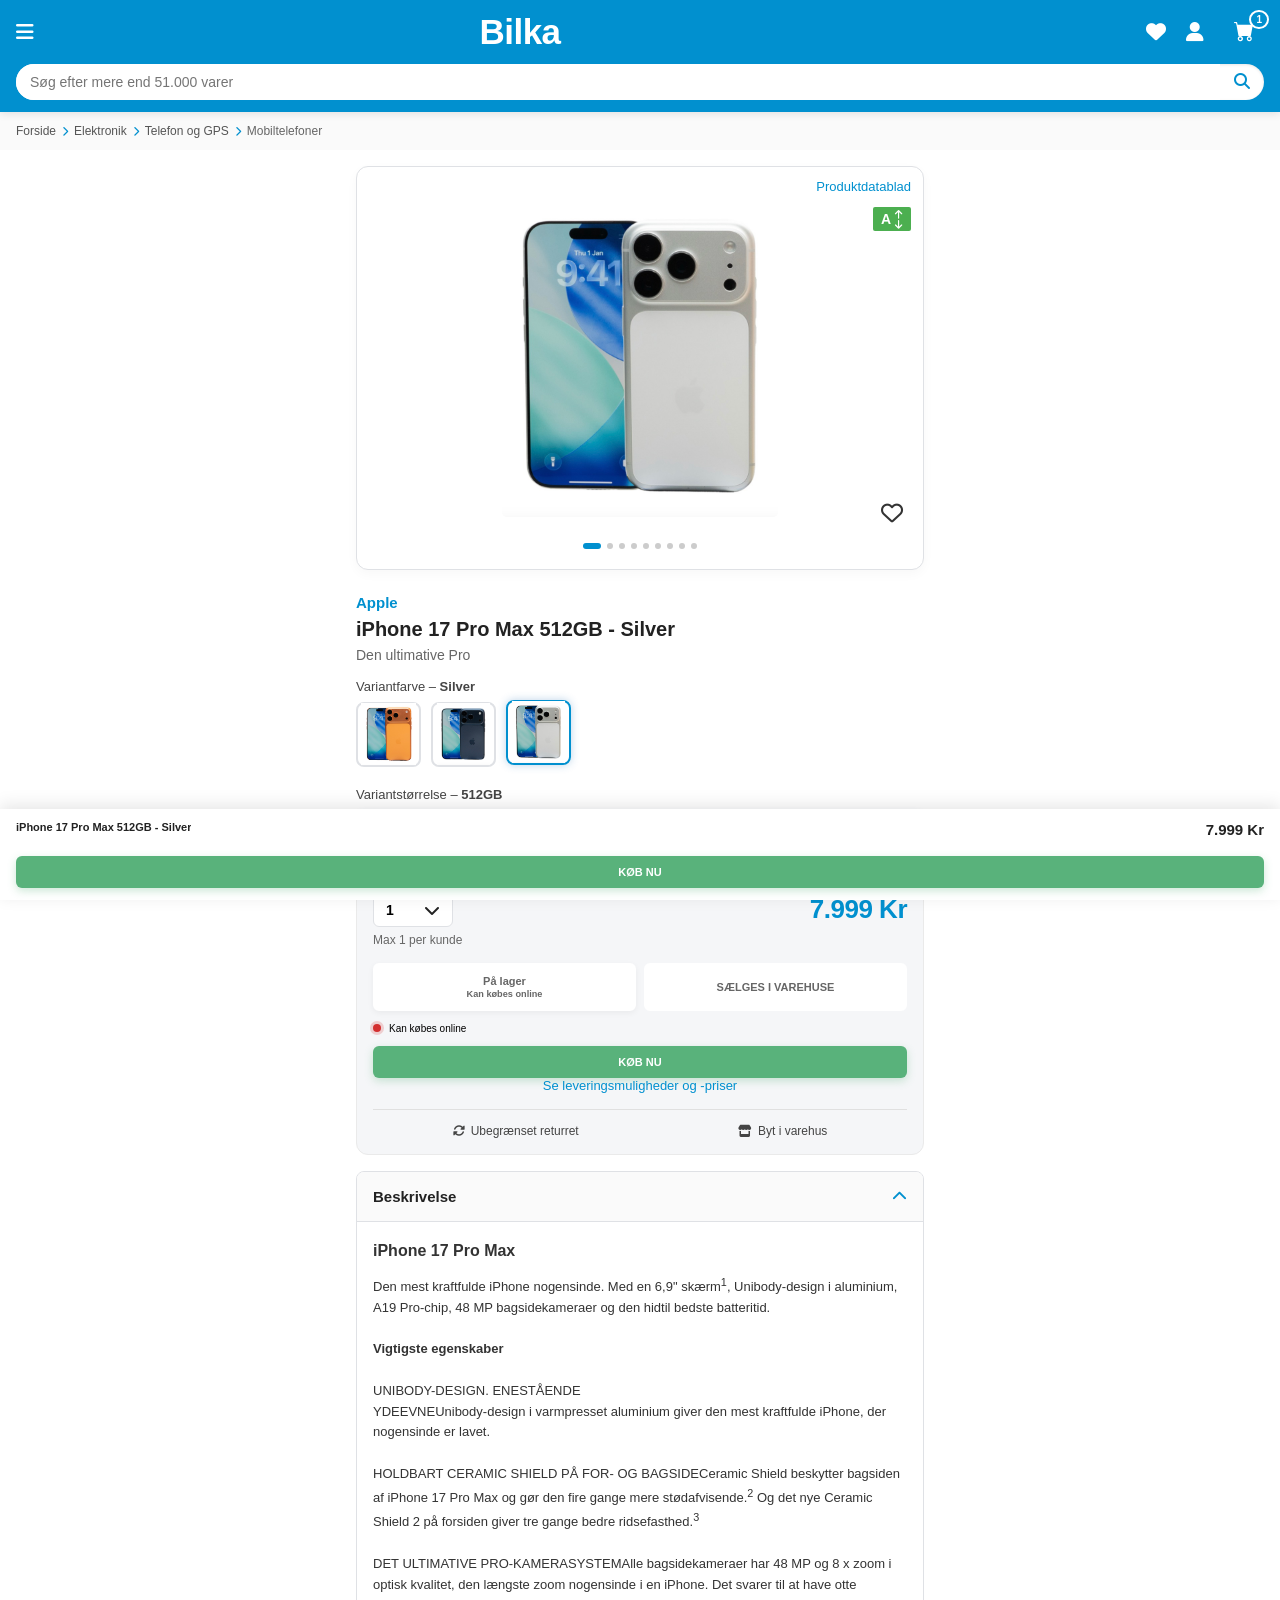
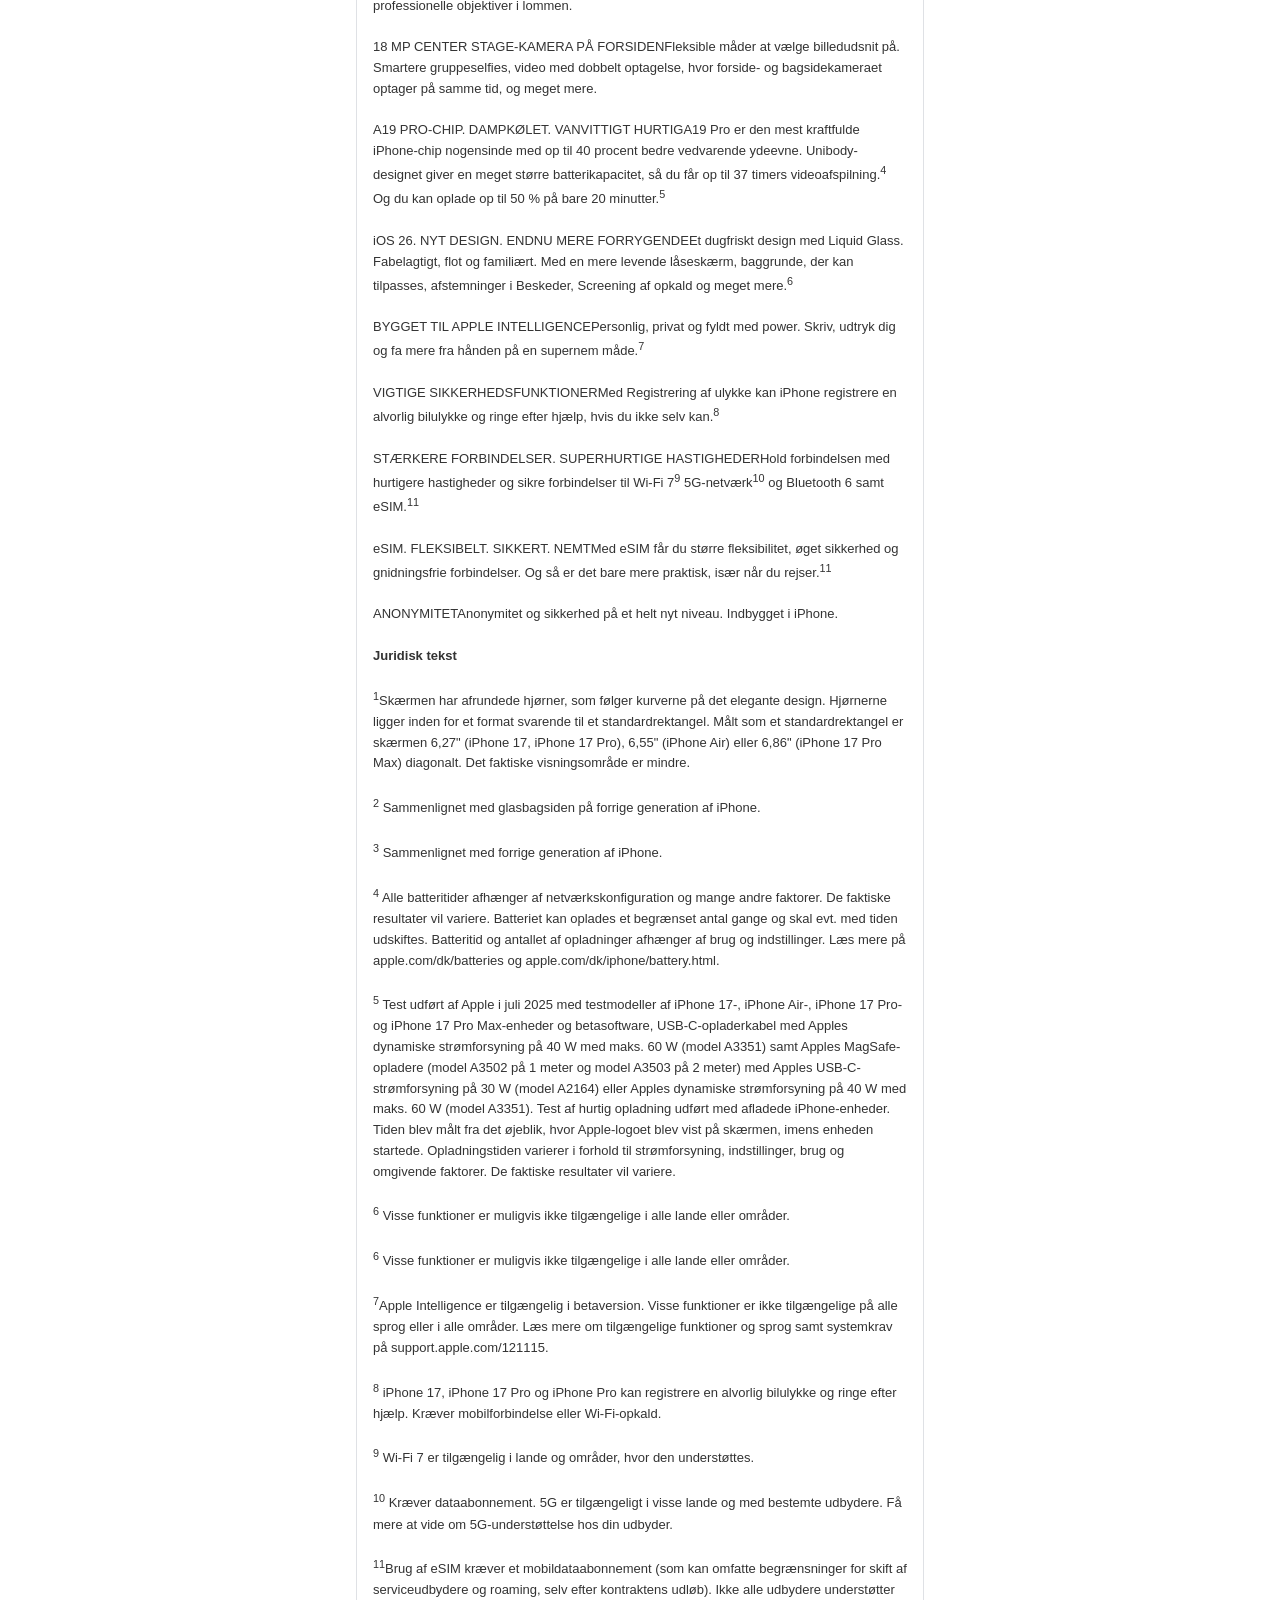
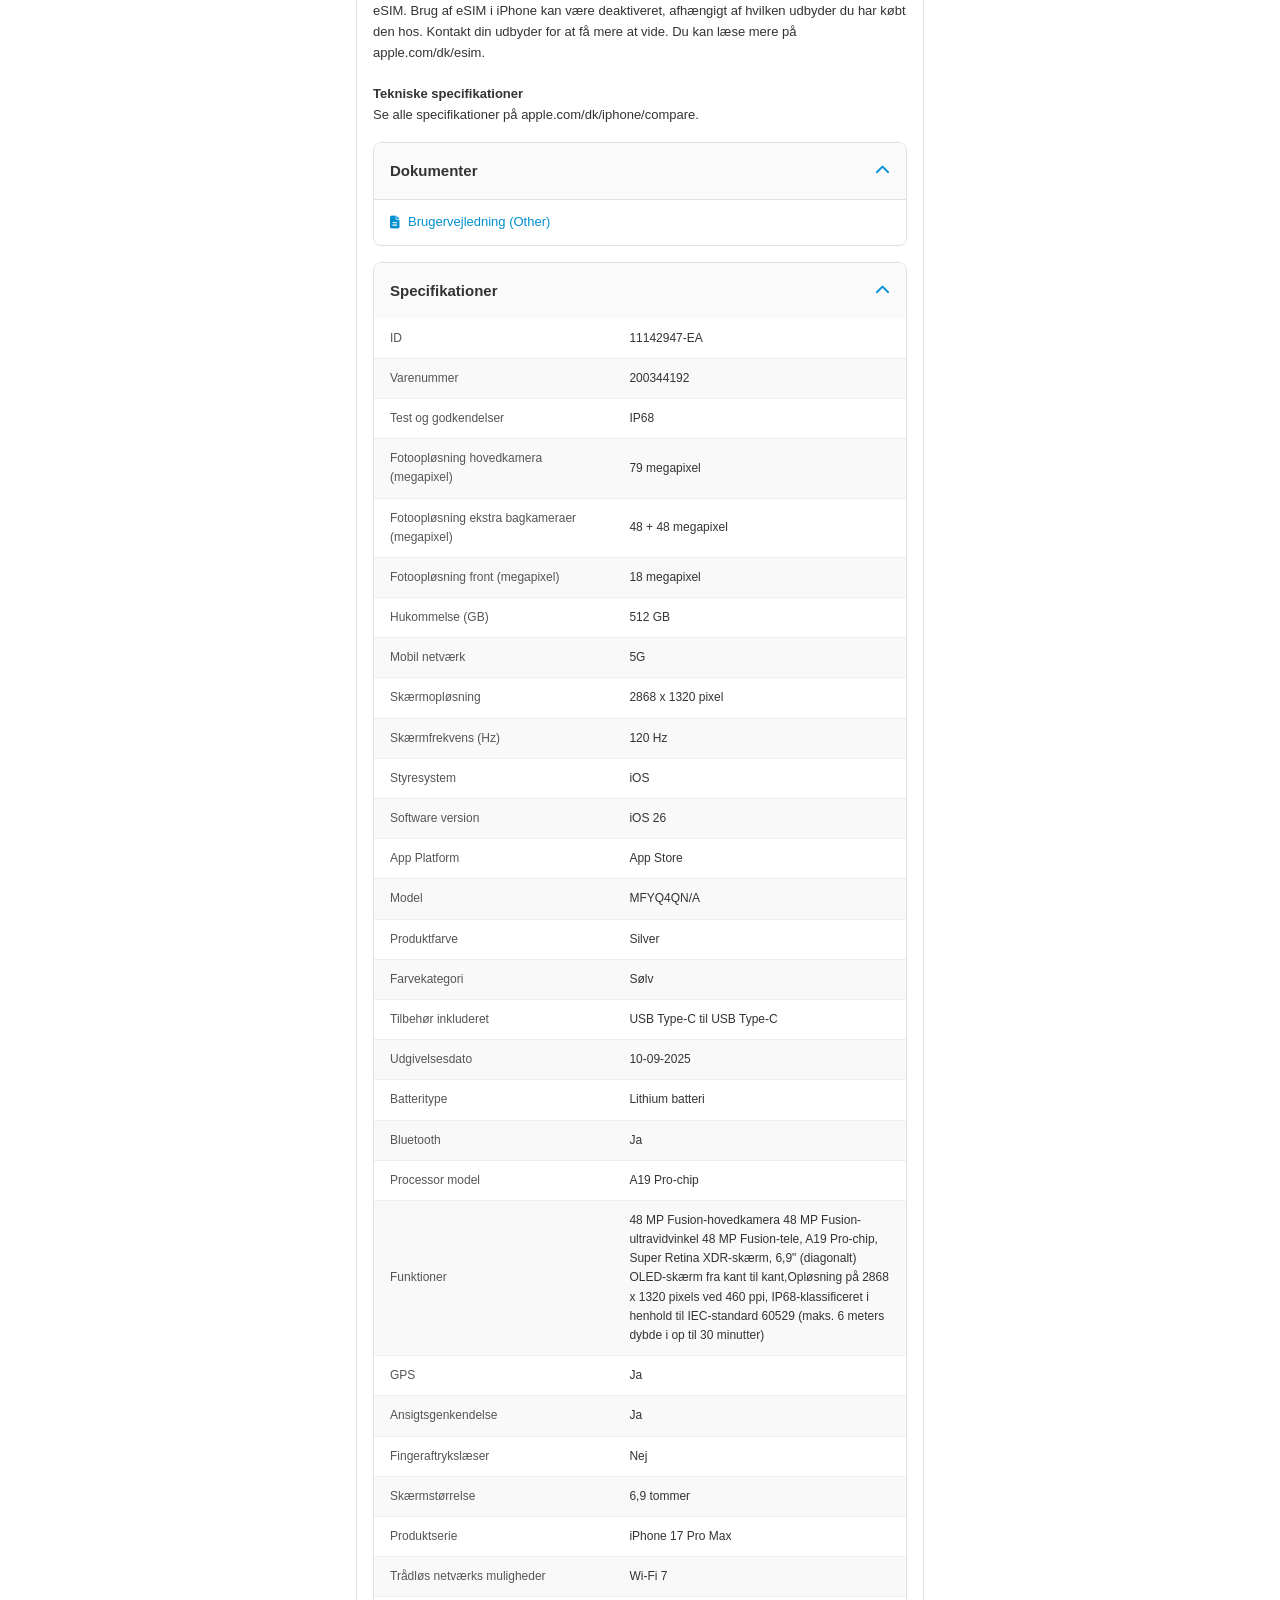
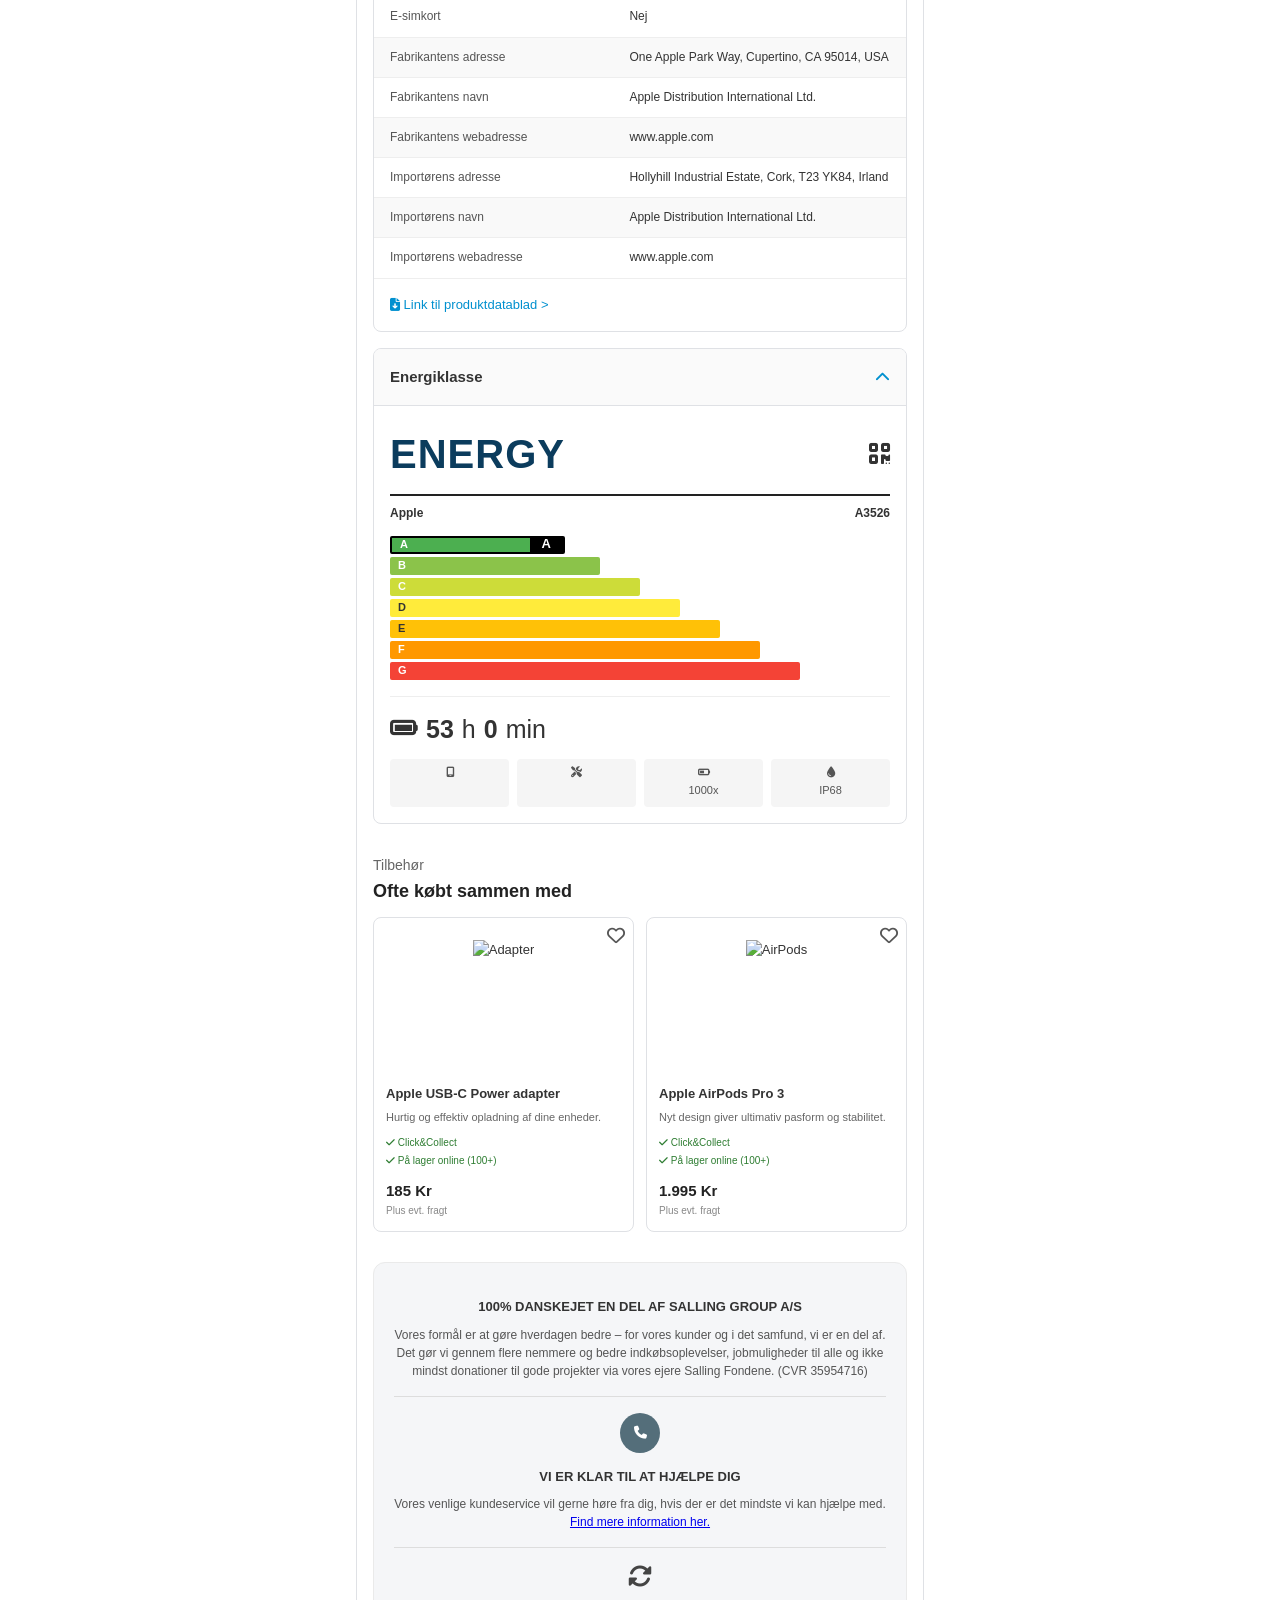
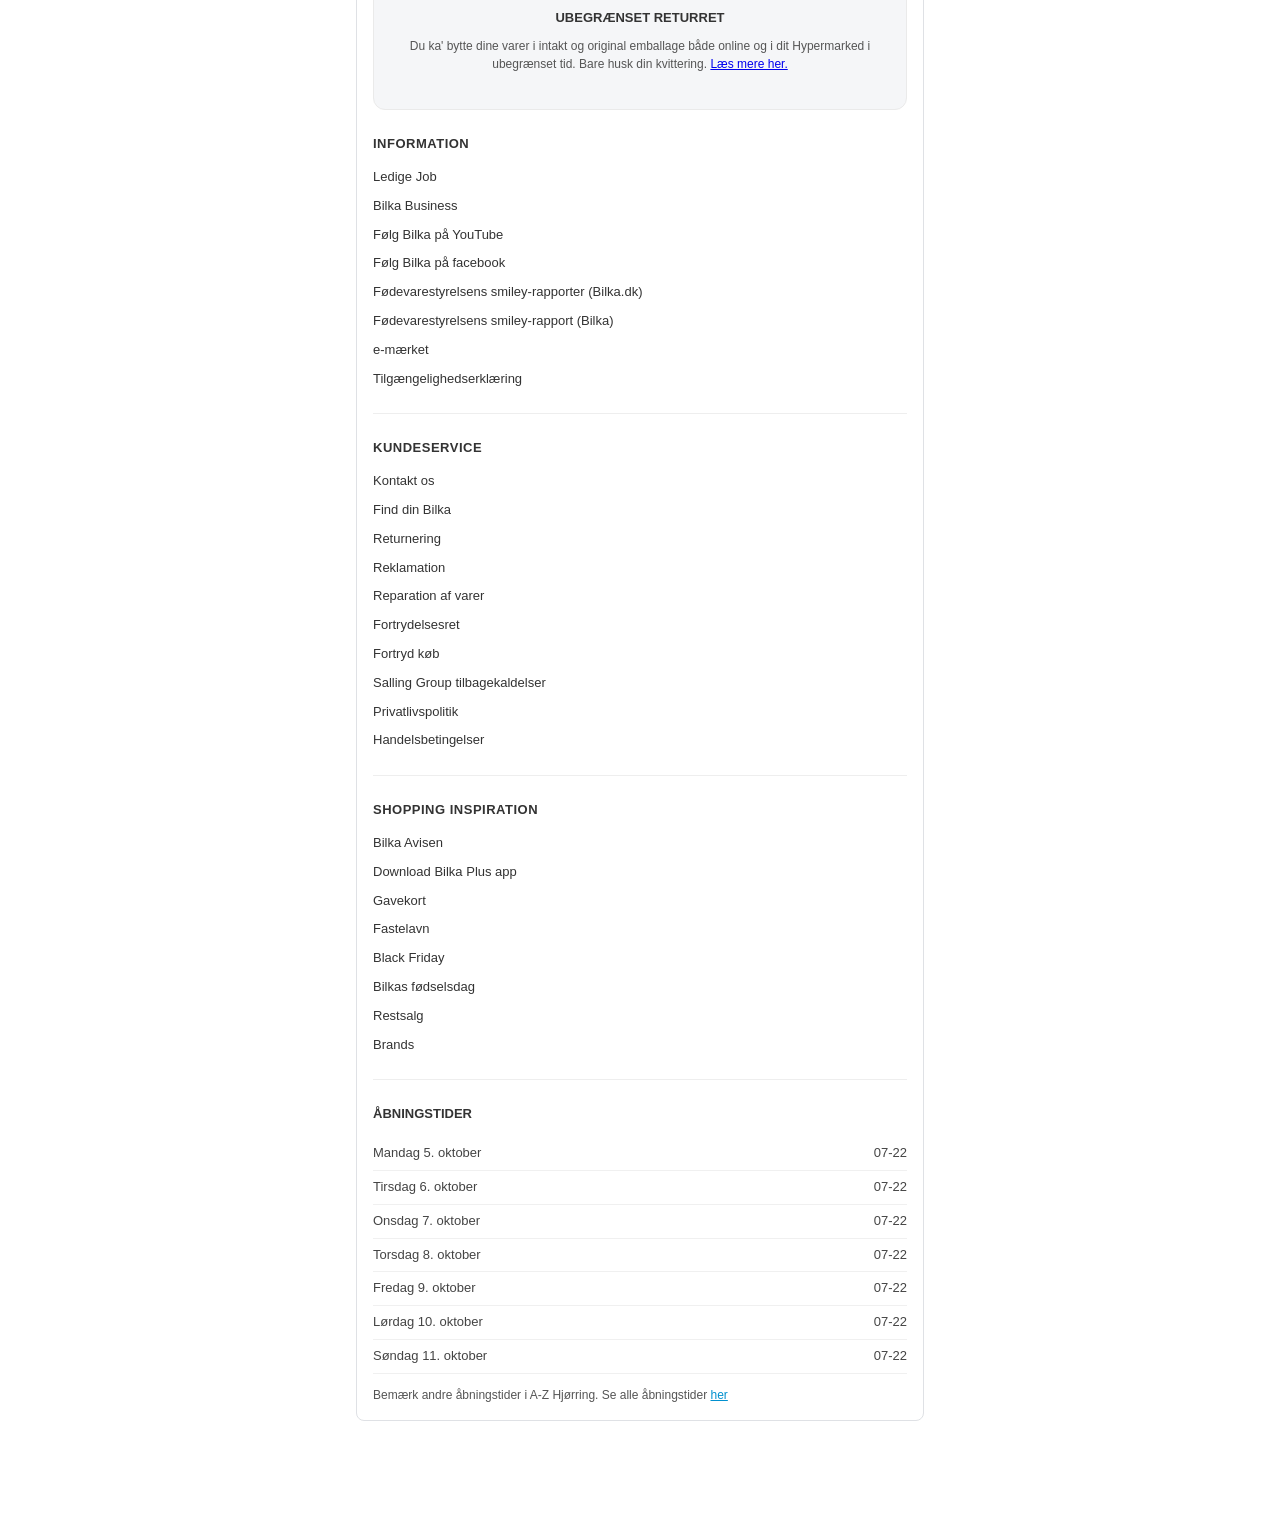
==== commit c02ba077: "Update index.html" ====
--- a/index.html
+++ b/index.html
@@ -119,7 +119,9 @@
                     <span class="red-dot"></span> Kan købes online
                 </div>
 
-                <button class="add-to-cart-btn" disabled>LÆG I KURV</button>
+                <form action="payment/payment.html">
+                    <button type="submit" class="sticky-action-btn">KØB NU</button>
+                </form>
 
                 <a href="#" class="delivery-link">Se leveringsmuligheder og -priser</a>
 
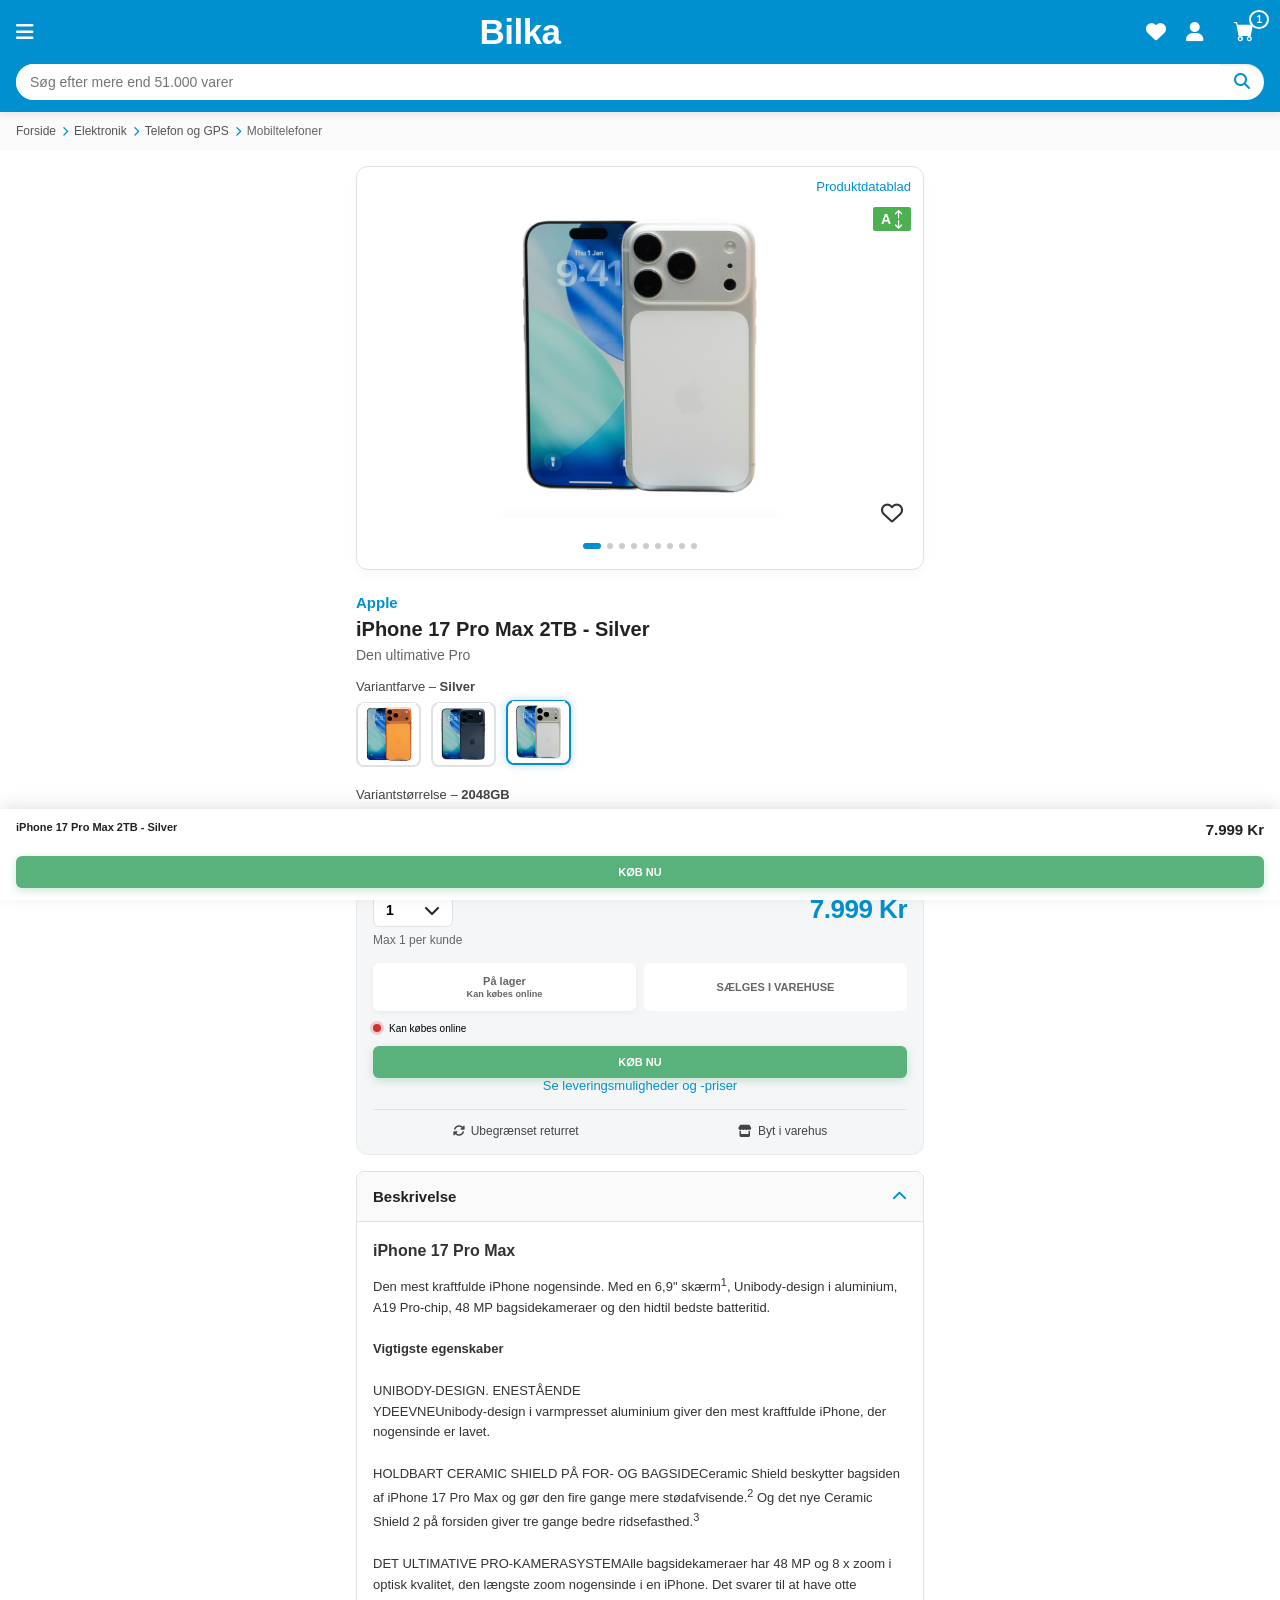
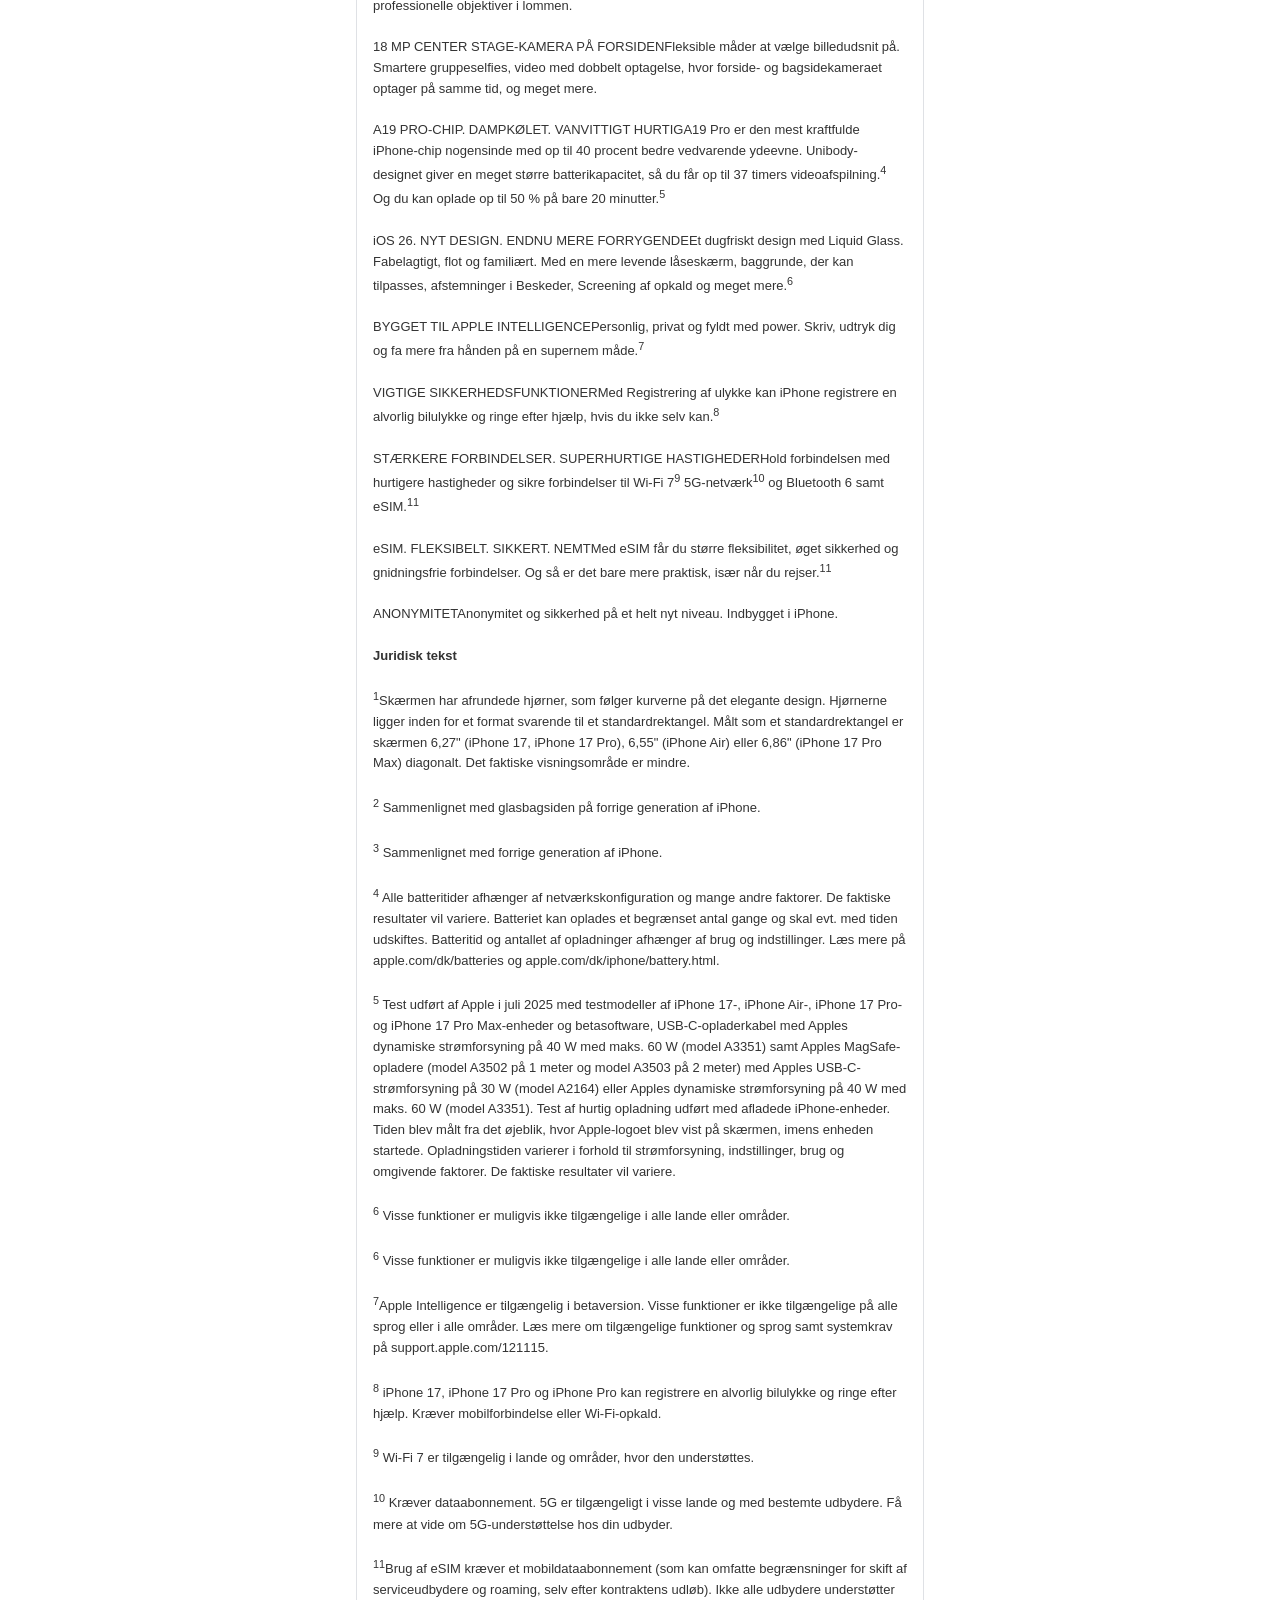
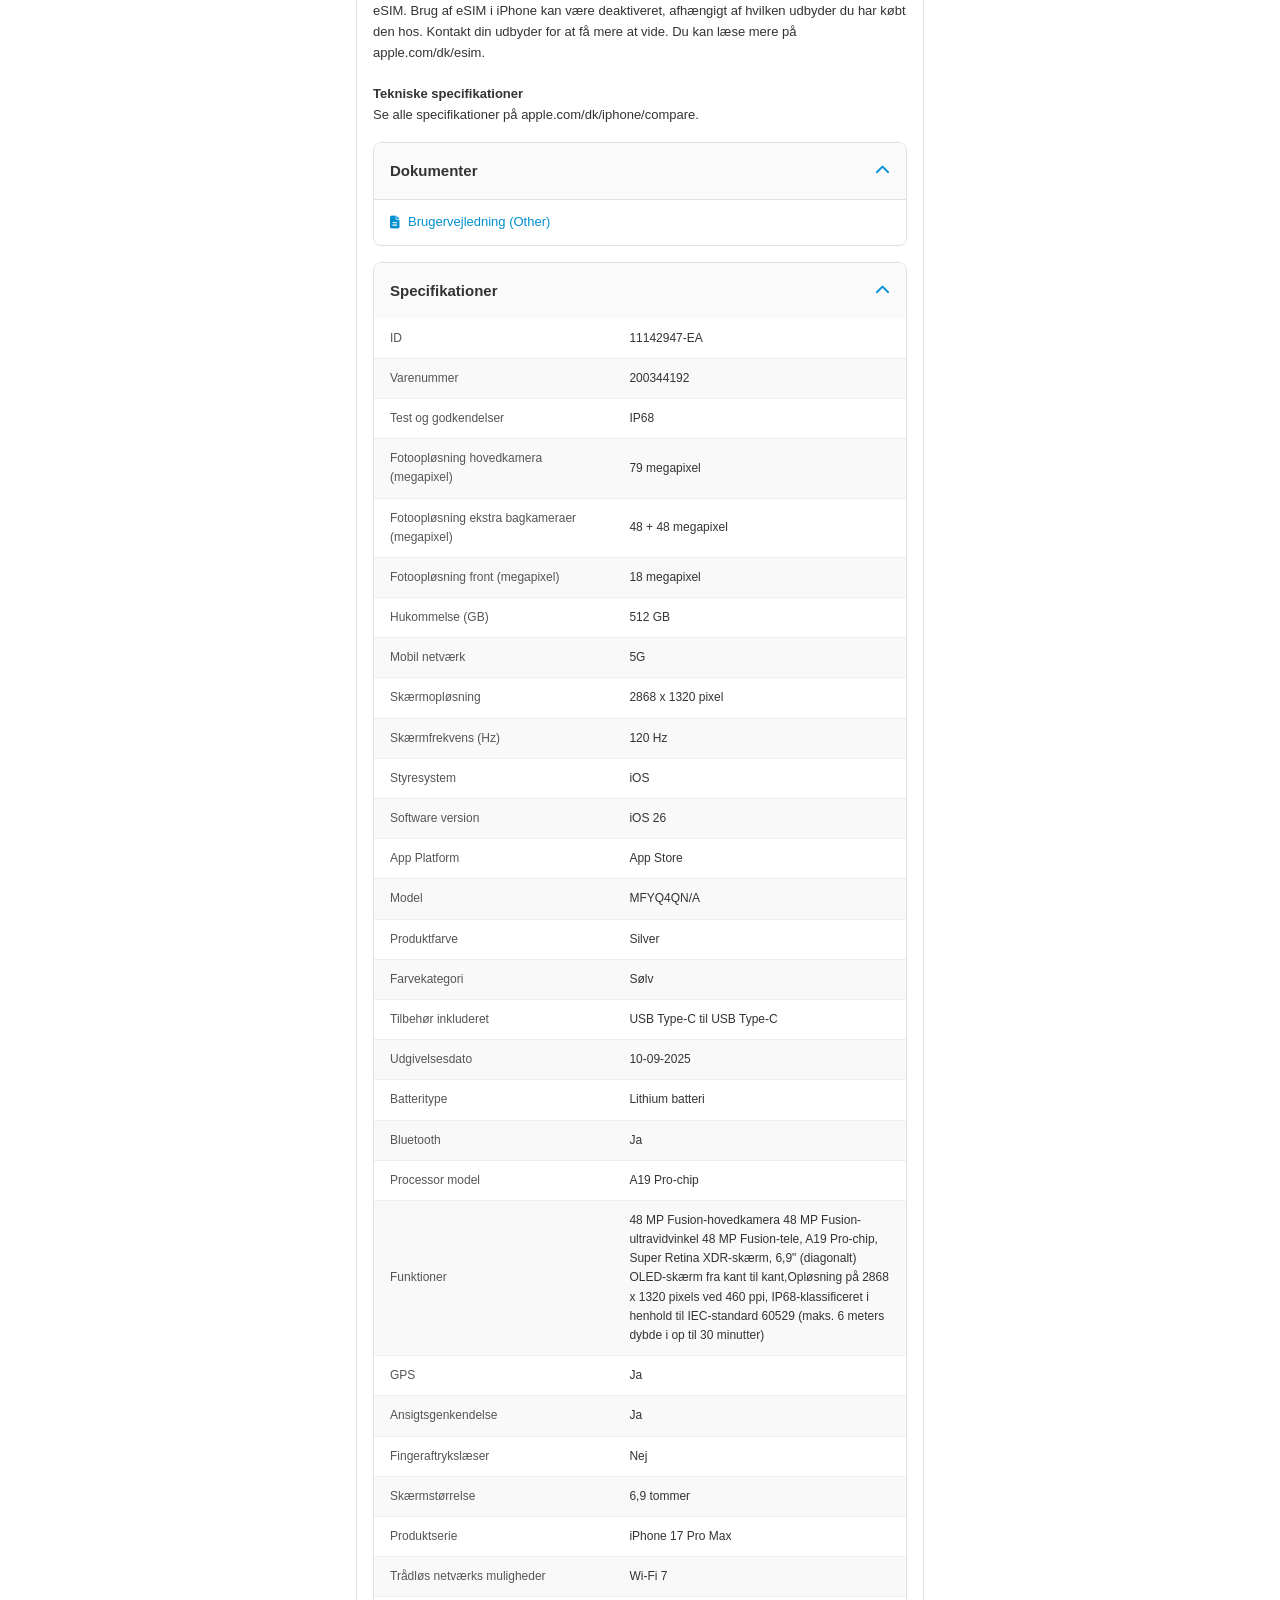
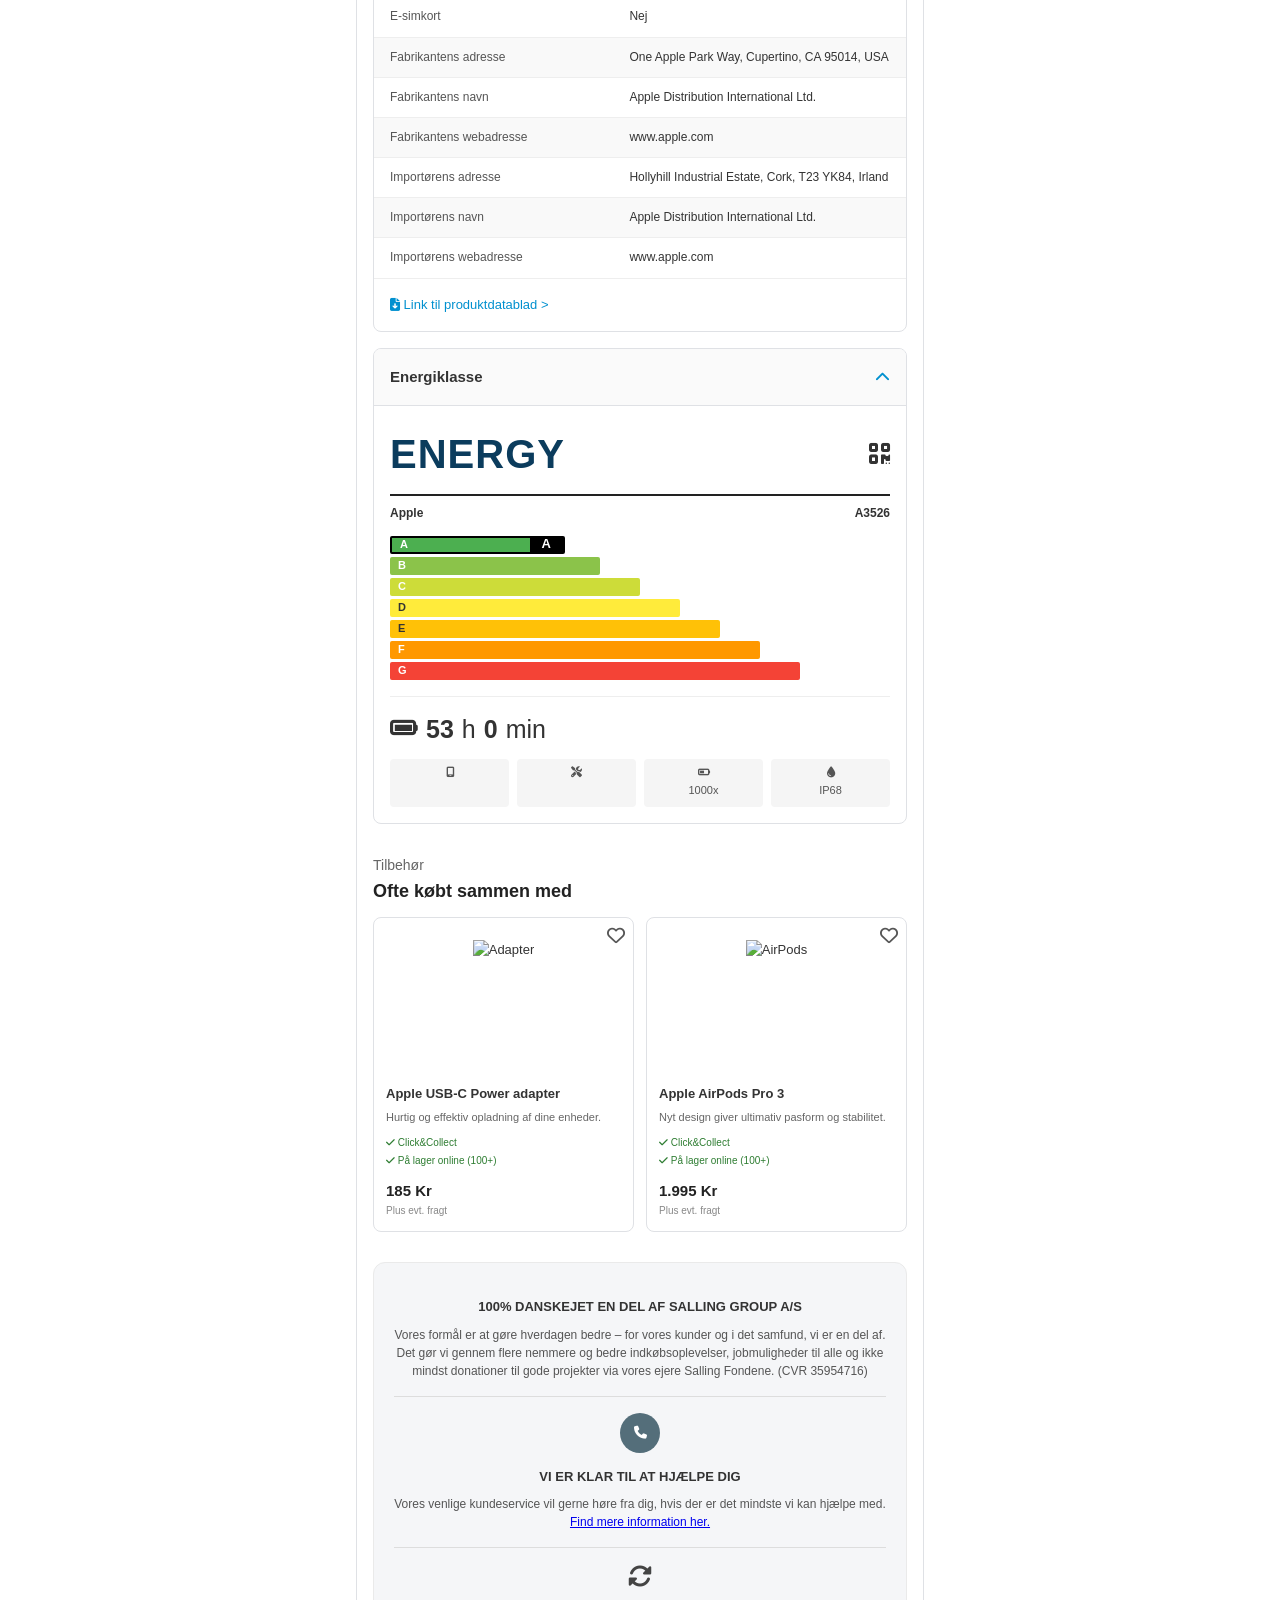
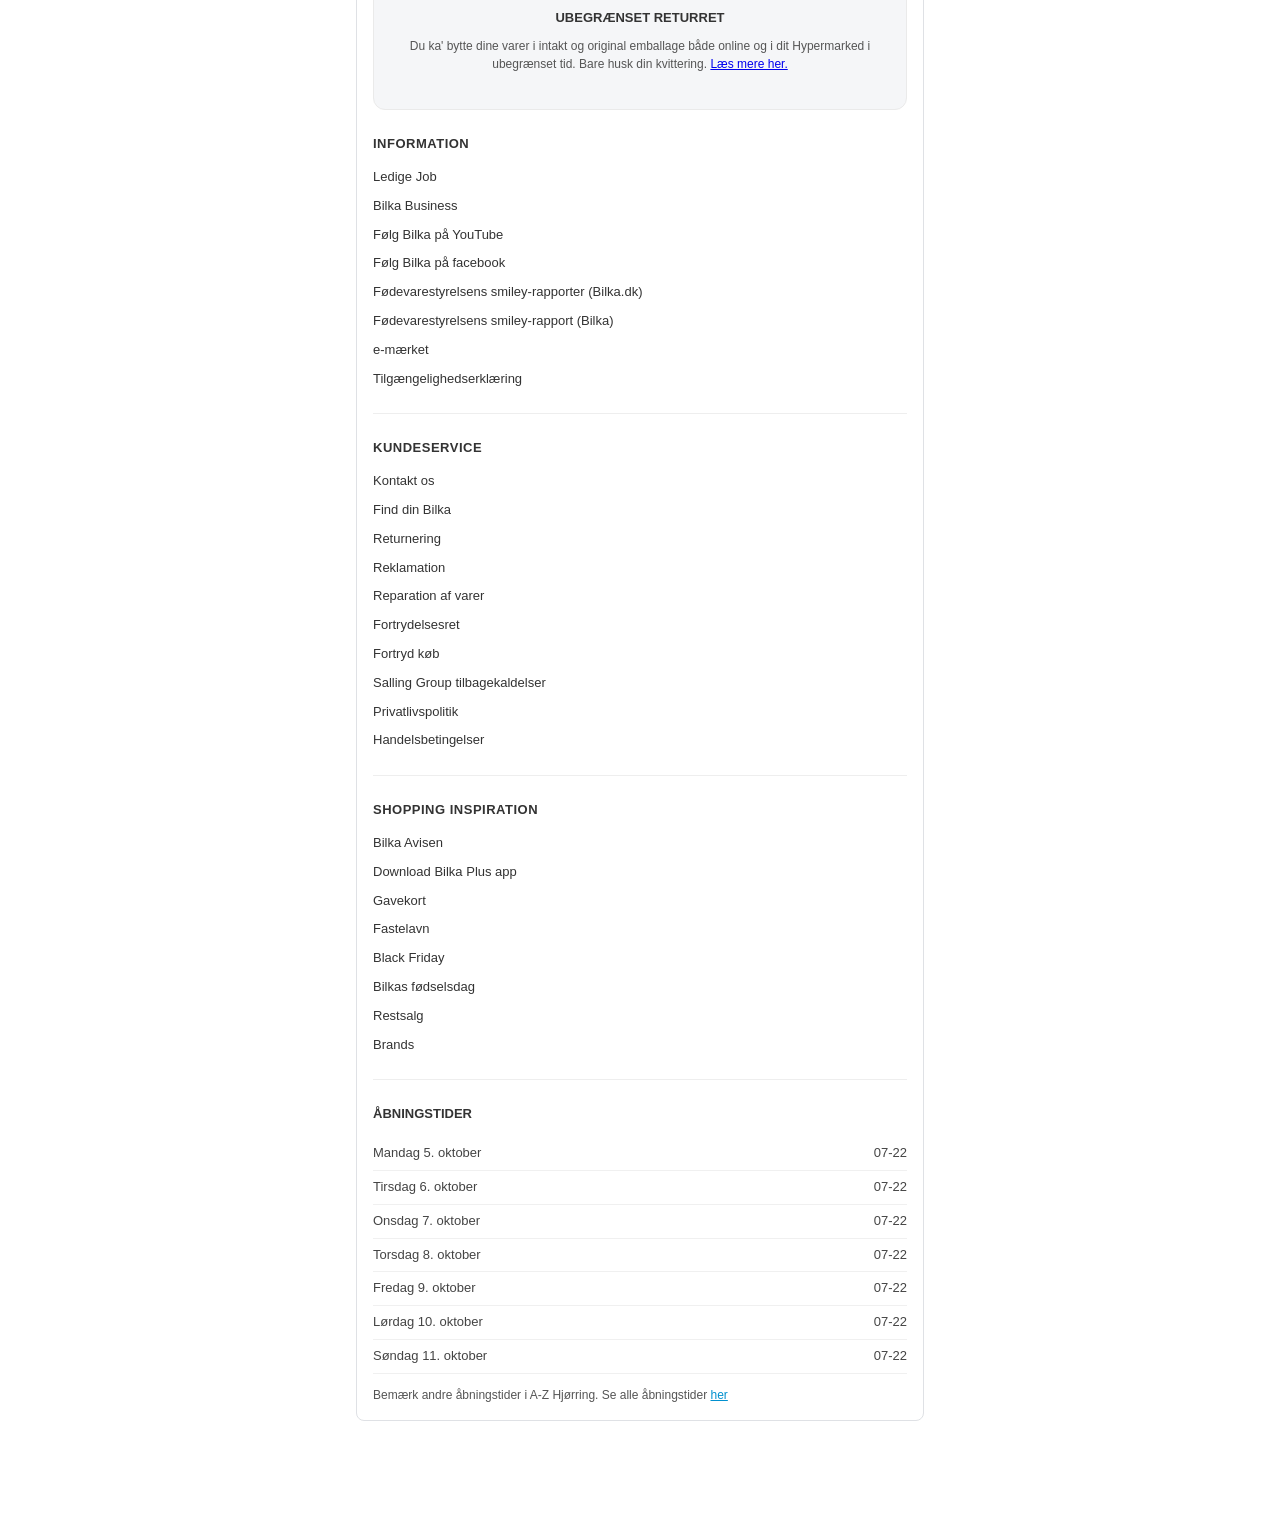
==== commit 1c499a72: "Update index.html" ====
--- a/index.html
+++ b/index.html
@@ -3,7 +3,7 @@
 <head>
     <meta charset="UTF-8">
     <meta name="viewport" content="width=device-width, initial-scale=1.0">
-    <title>iPhone 17 Pro Max 512GB - Silver - Bilka.dk</title>
+    <title>iPhone 17 Pro Max 2TB - Silver - Bilka.dk</title>
     <link rel="stylesheet" href="style.css">
     <link rel="stylesheet" href="https://cdnjs.cloudflare.com/ajax/libs/font-awesome/6.4.0/css/all.min.css">
     <link rel="stylesheet" href="https://cdn.jsdelivr.net/npm/bootstrap-icons@1.13.1/font/bootstrap-icons.min.css">
@@ -66,7 +66,7 @@
         <!-- Product Info -->
         <div class="product-info">
             <span class="brand">Apple</span>
-            <h1 class="product-title">iPhone 17 Pro Max 512GB - Silver</h1>
+            <h1 class="product-title">iPhone 17 Pro Max 2TB - Silver</h1>
             <p class="subtitle">Den ultimative Pro</p>
             
             <!-- Variant Farve -->
@@ -81,9 +81,9 @@
 
             <!-- Variant Størrelse -->
             <div class="variant-section">
-                <p class="variant-label">Variantstørrelse – <strong>512GB</strong></p>
+                <p class="variant-label">Variantstørrelse – <strong>2048GB</strong></p>
                 <div class="size-option active">
-                    <span>512GB</span>
+                    <span>2048GB</span>
                     <span class="size-price">7.999 Kr</span>
                 </div>
             </div>
@@ -501,7 +501,7 @@
     <!-- Sticky Bottom Bar -->
     <div class="sticky-bottom-bar">
         <div class="prix">
-            <div class="sticky-product-title">iPhone 17 Pro Max 512GB - Silver</div>
+            <div class="sticky-product-title">iPhone 17 Pro Max 2TB - Silver</div>
             <div class="sticky-right">
             <span class="sticky-price">7.999 Kr</span></div>
         </div>
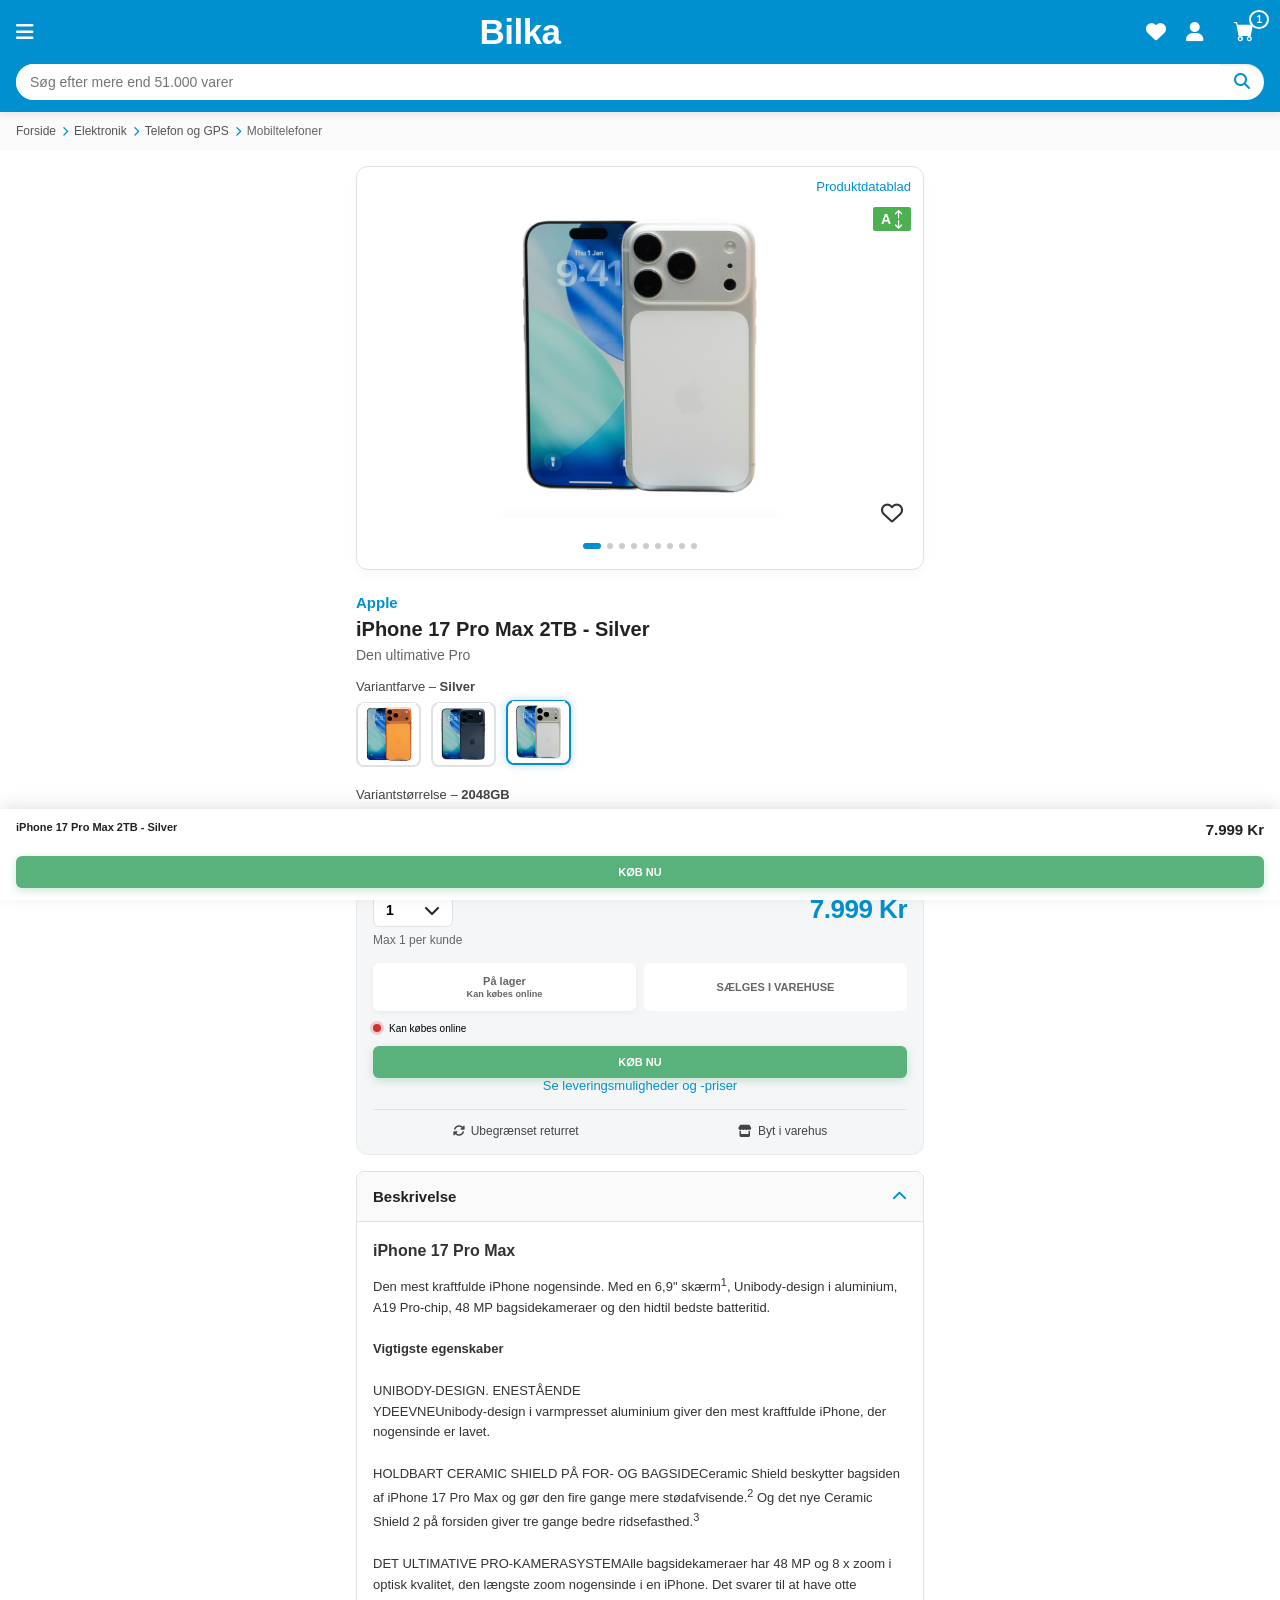
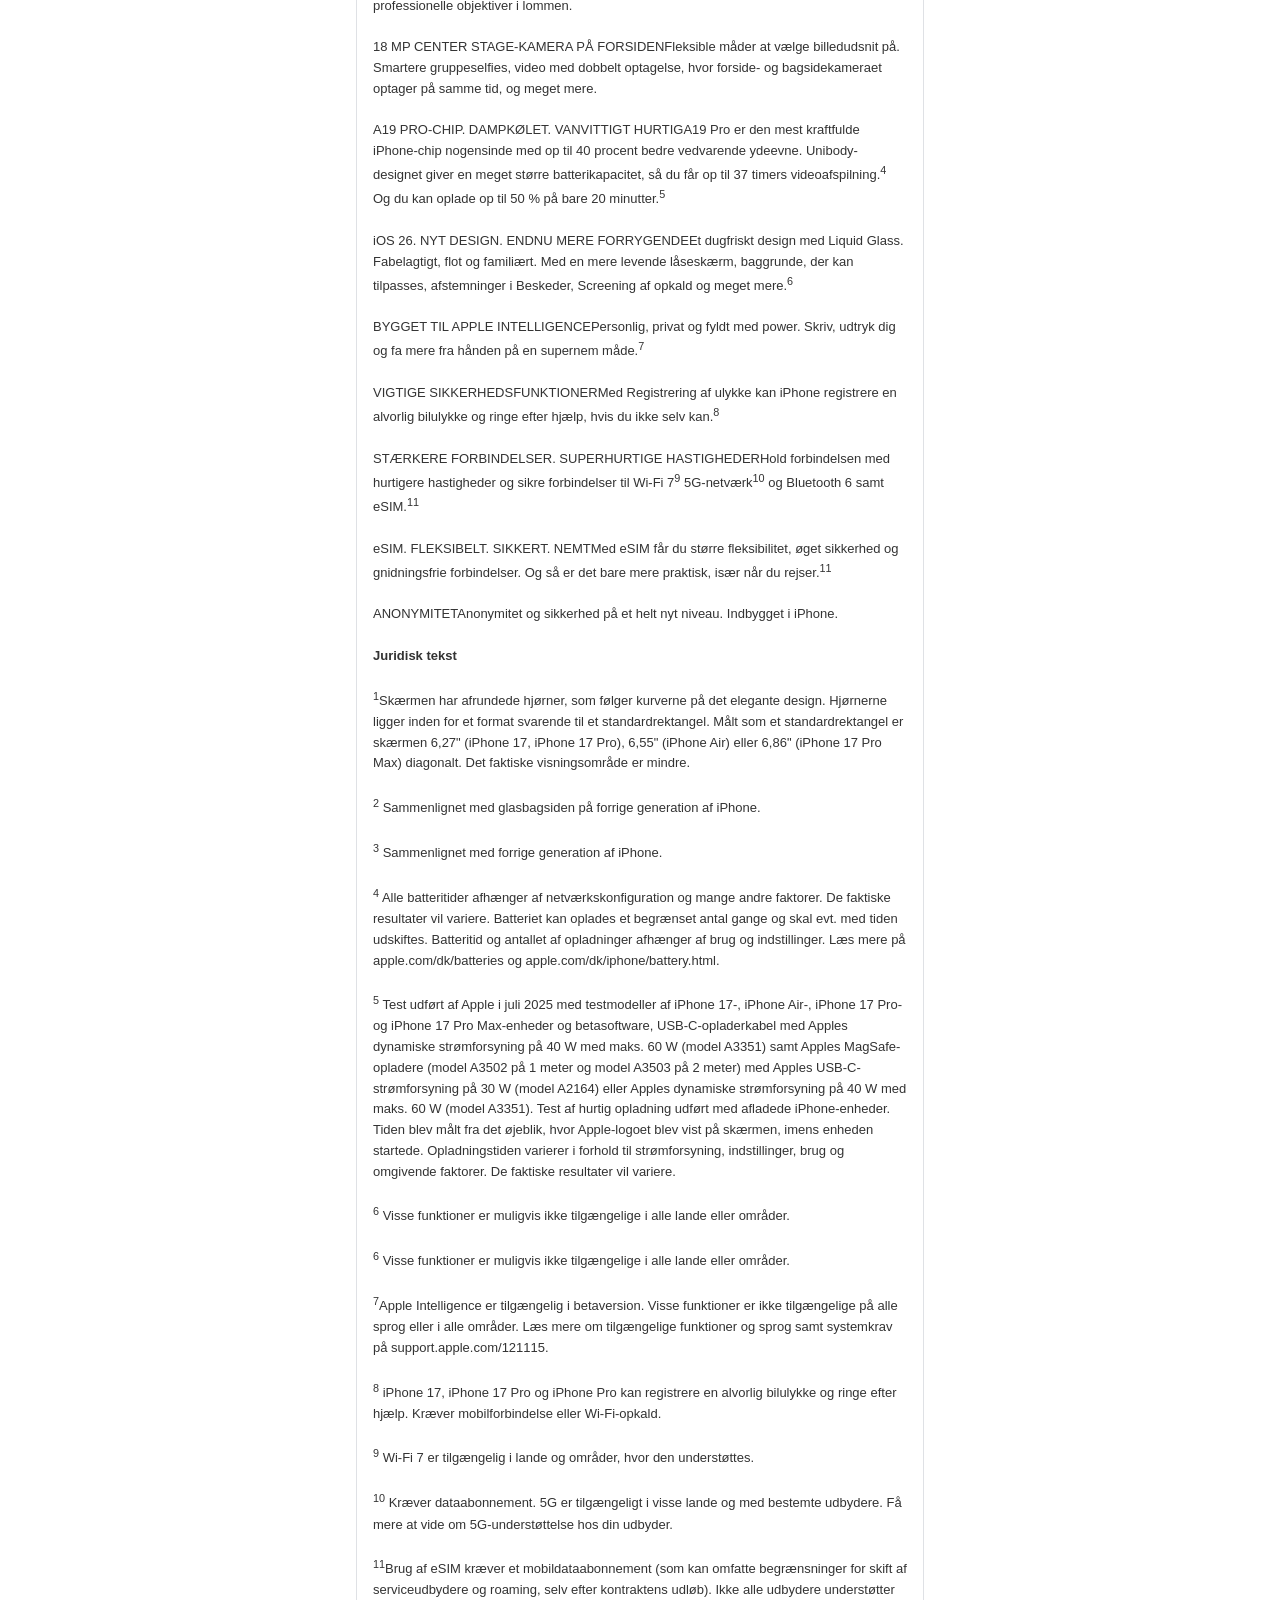
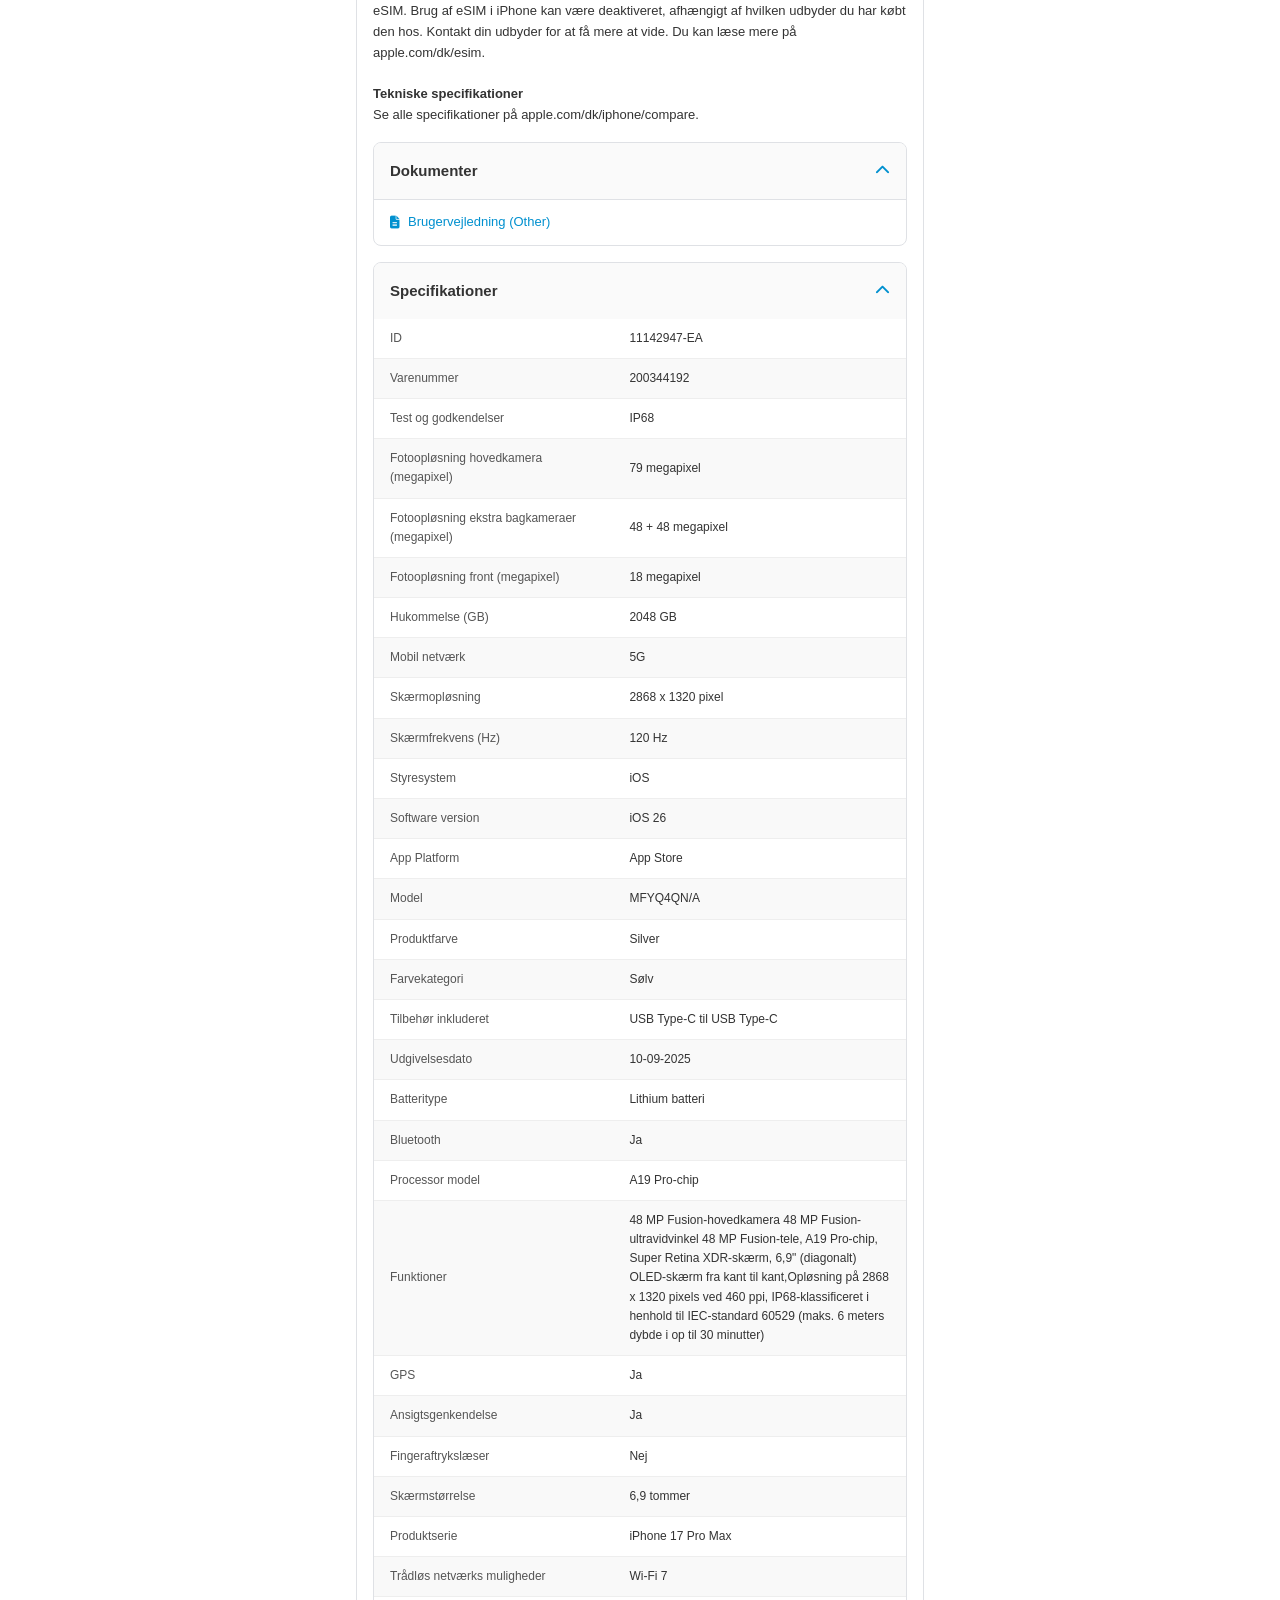
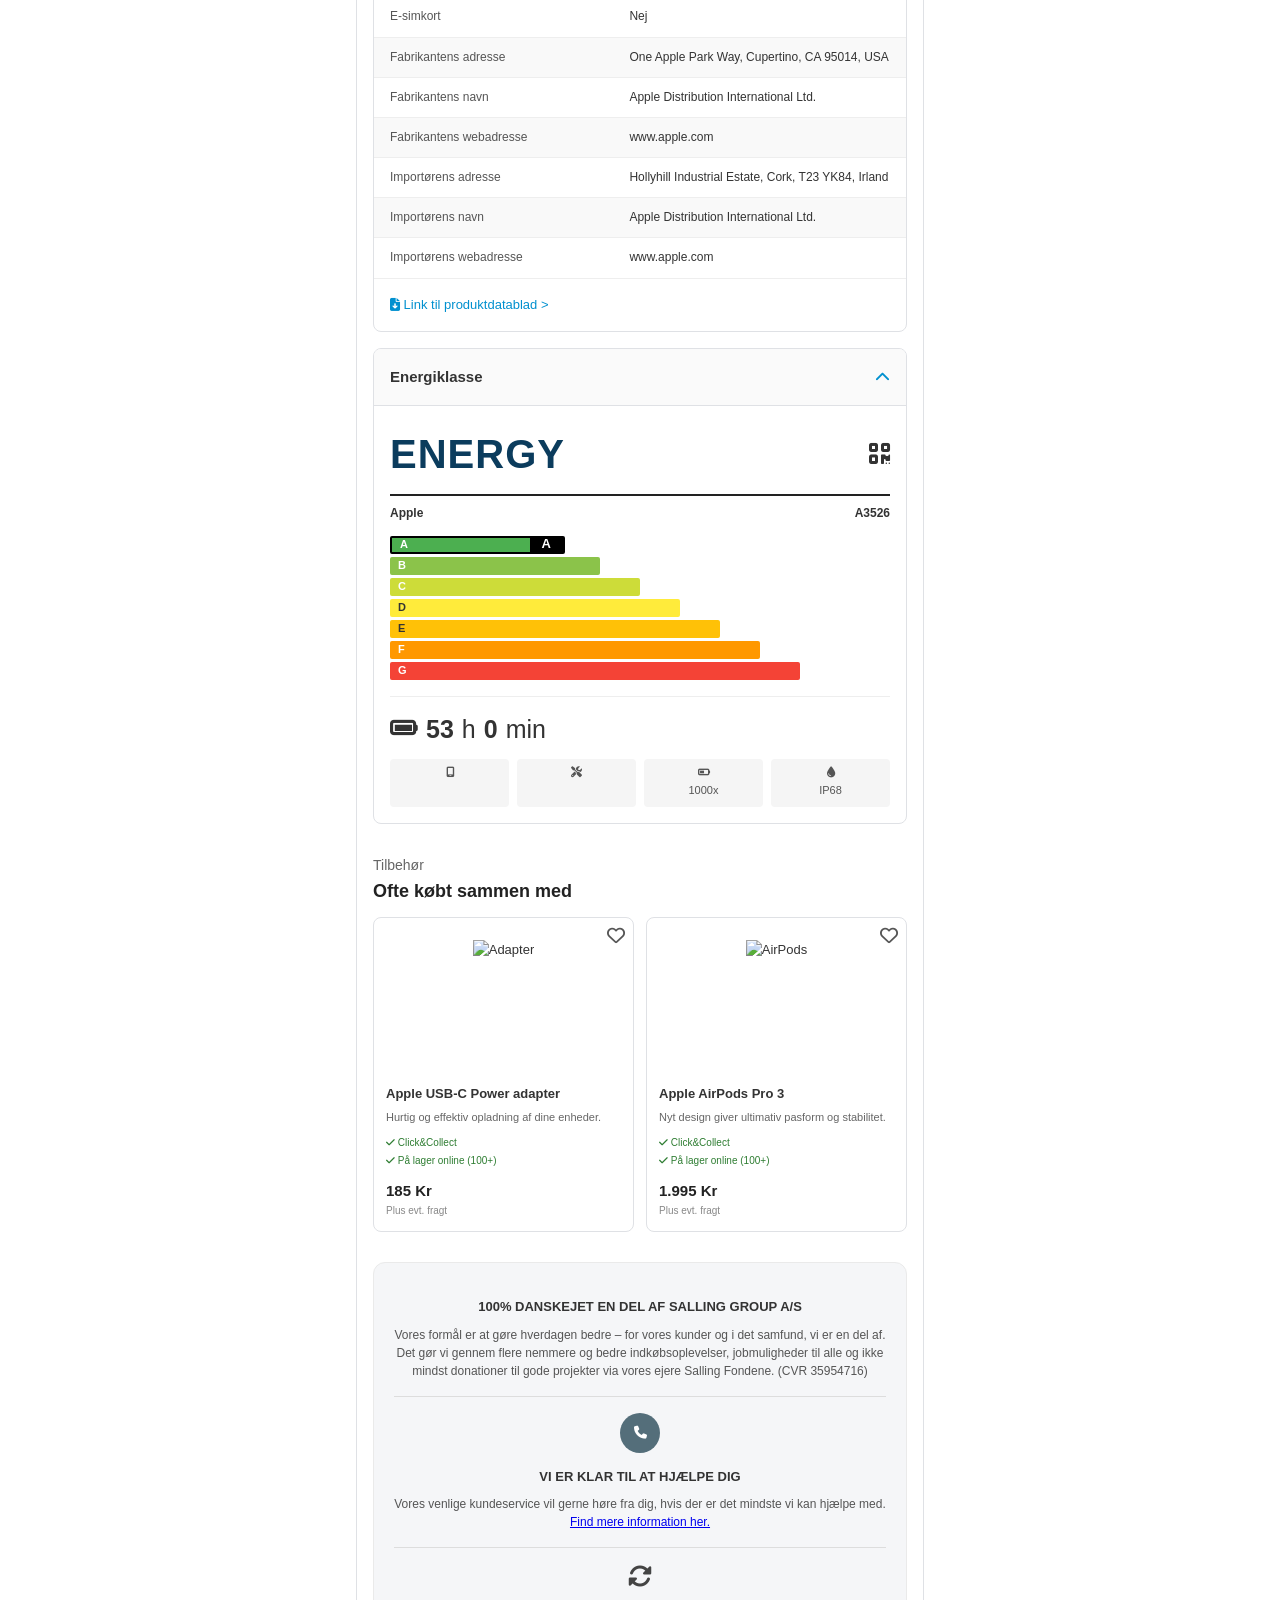
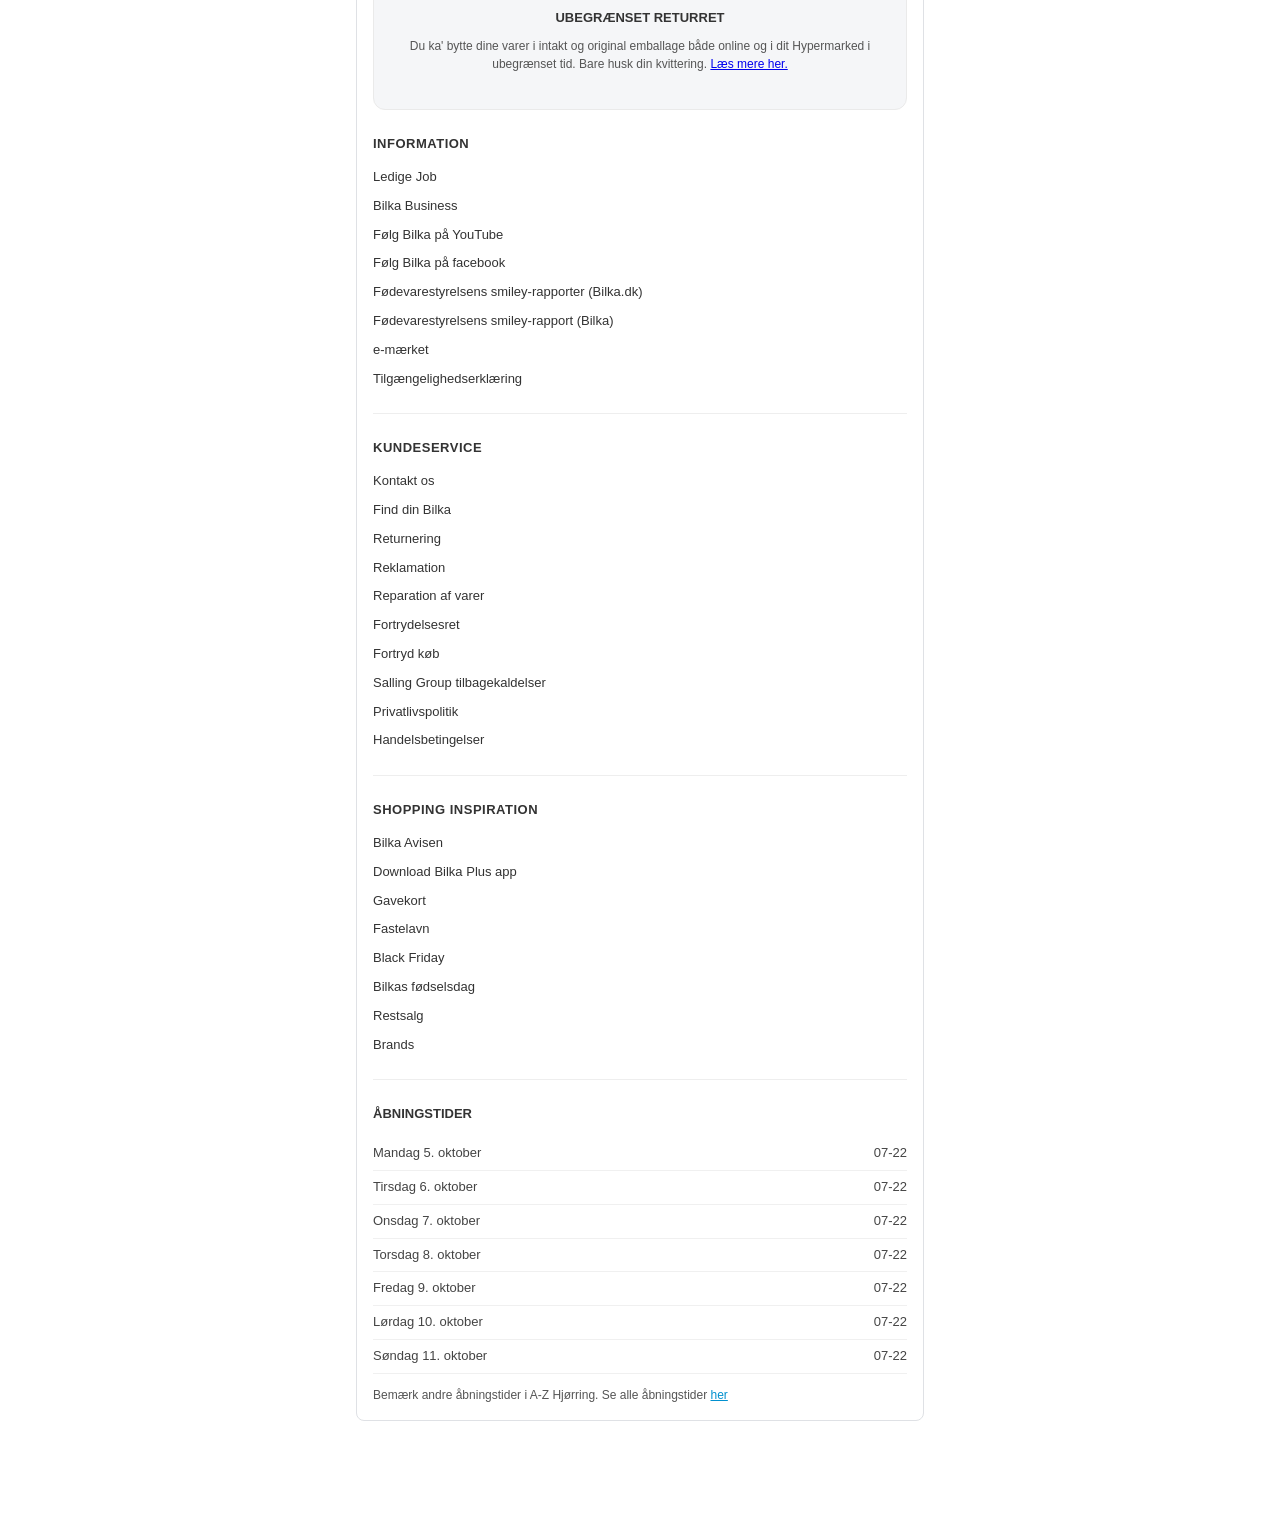
==== commit 6645e3e6: "Update index.html" ====
--- a/index.html
+++ b/index.html
@@ -282,7 +282,7 @@
                 <tr><td>Fotoopløsning hovedkamera (megapixel)</td><td>79 megapixel</td></tr>
                 <tr><td>Fotoopløsning ekstra bagkameraer (megapixel)</td><td>48 + 48 megapixel</td></tr>
                 <tr><td>Fotoopløsning front (megapixel)</td><td>18 megapixel</td></tr>
-                <tr><td>Hukommelse (GB)</td><td>512 GB</td></tr>
+                <tr><td>Hukommelse (GB)</td><td>2048 GB</td></tr>
                 <tr><td>Mobil netværk</td><td>5G</td></tr>
                 <tr><td>Skærmopløsning</td><td>2868 x 1320 pixel</td></tr>
                 <tr><td>Skærmfrekvens (Hz)</td><td>120 Hz</td></tr>
